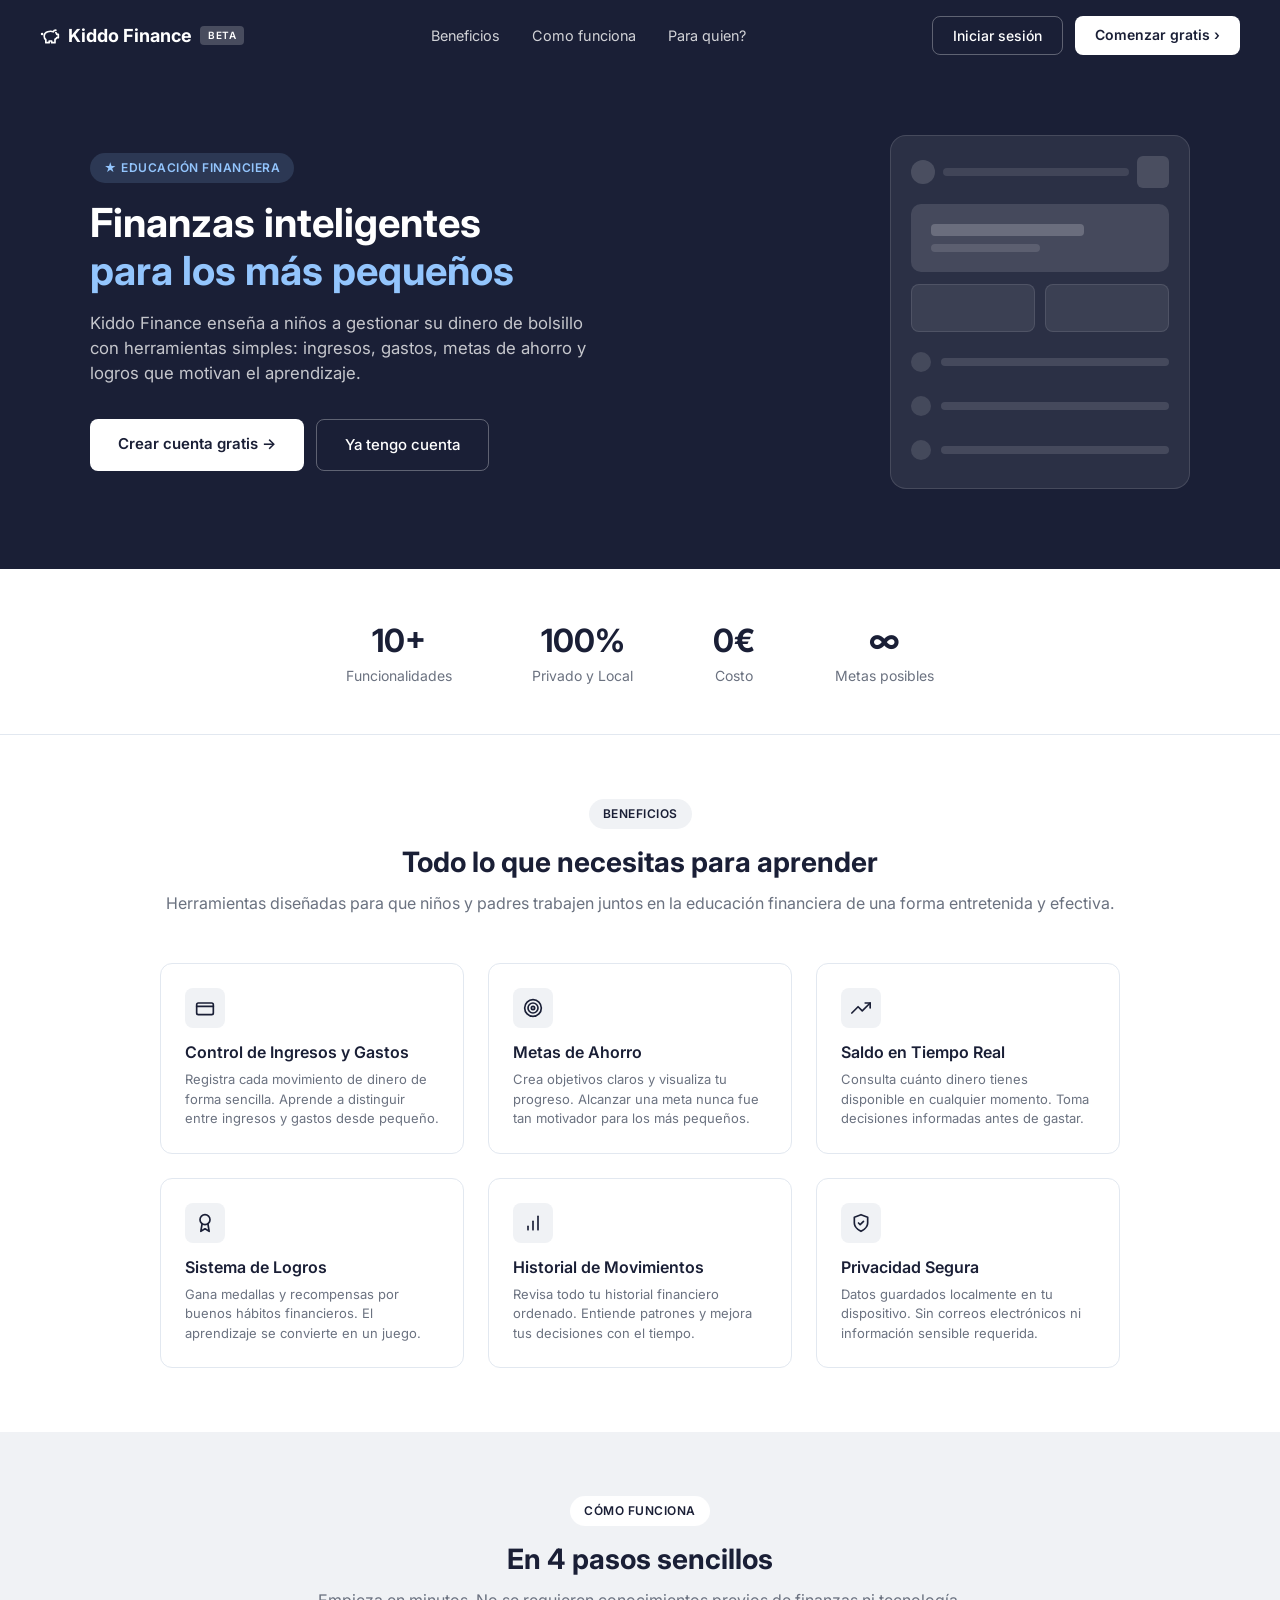
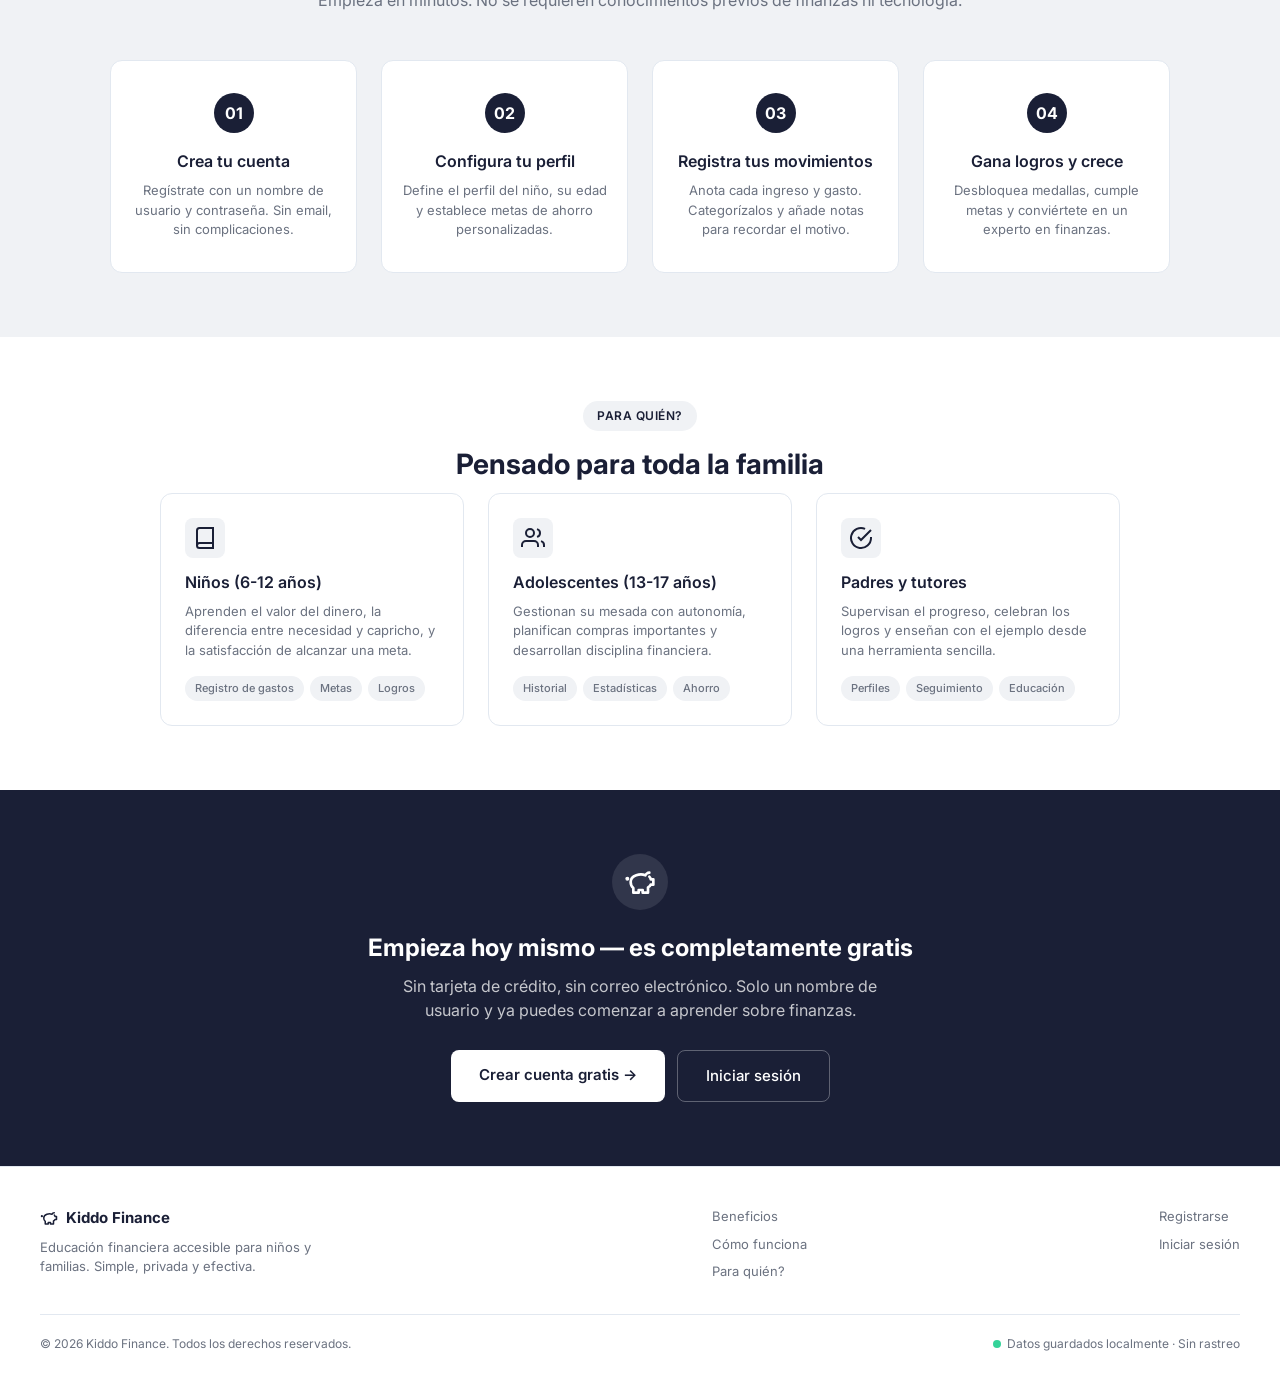
==== index.html @ 00ec91ff "Init commit" ====
<!DOCTYPE html>
<html lang="es">
<head>
  <meta charset="UTF-8">
  <meta name="viewport" content="width=device-width, initial-scale=1.0">
  <title>Kiddo Finance - Finanzas inteligentes para los más pequeños</title>
  <link rel="preconnect" href="https://fonts.googleapis.com">
  <link href="https://fonts.googleapis.com/css2?family=Inter:wght@400;500;600;700&display=swap" rel="stylesheet">
  <link rel="stylesheet" href="css/styles.css">
</head>
<body class="landing-page">

  <!-- Navbar -->
  <nav class="landing-nav">
    <span class="nav-brand">
      <svg viewBox="0 0 24 24" width="20" height="20" stroke="currentColor" stroke-width="2" fill="none" stroke-linecap="round" stroke-linejoin="round"><path d="M19 5c-1.5 0-2.8 1.4-3 2-3.5-1.5-11-.3-11 5 0 1.8 0 3 2 4.5V20h4v-2h3v2h4v-4c1-.5 1.7-1 2-2h2v-4h-2c0-1-.5-1.5-1-2"/><path d="M2 9.5a.5.5 0 1 0 1 0 .5.5 0 1 0-1 0"/></svg>
      Kiddo Finance
      <span class="beta-badge">BETA</span>
    </span>
    <div class="nav-links">
      <a href="#features">Beneficios</a>
      <a href="#steps">Como funciona</a>
      <a href="#audience">Para quien?</a>
    </div>
    <div class="nav-actions">
      <a href="login.html" class="btn-nav-outline">Iniciar sesión</a>
      <a href="register.html" class="btn-nav-solid">Comenzar gratis &rsaquo;</a>
    </div>
    <button class="mobile-menu">&#9776;</button>
  </nav>

  <!-- Hero -->
  <section class="hero">
    <div class="hero-content">
      <div class="hero-text">
        <span class="hero-tag">&#9733; EDUCACIÓN FINANCIERA</span>
        <h1>Finanzas inteligentes<br><span class="highlight">para los más pequeños</span></h1>
        <p>Kiddo Finance enseña a niños a gestionar su dinero de bolsillo con herramientas simples: ingresos, gastos, metas de ahorro y logros que motivan el aprendizaje.</p>
        <div class="hero-buttons">
          <a href="register.html" class="btn-hero-primary">Crear cuenta gratis &rarr;</a>
          <a href="login.html" class="btn-hero-outline">Ya tengo cuenta</a>
        </div>
      </div>
      <div class="hero-mockup">
        <div class="mockup-bar">
          <span class="mockup-dot"></span>
          <span class="mockup-line-sm"></span>
          <span class="mockup-square"></span>
        </div>
        <div class="mockup-card-dark">
          <span class="mockup-line-lg"></span>
          <span class="mockup-line-md"></span>
        </div>
        <div class="mockup-row">
          <div class="mockup-card-sm"></div>
          <div class="mockup-card-sm"></div>
        </div>
        <div class="mockup-list">
          <div class="mockup-list-item"><span class="mockup-circle"></span><span class="mockup-line-md"></span></div>
          <div class="mockup-list-item"><span class="mockup-circle"></span><span class="mockup-line-md"></span></div>
          <div class="mockup-list-item"><span class="mockup-circle"></span><span class="mockup-line-md"></span></div>
        </div>
      </div>
    </div>
  </section>

  <!-- Stats (4 items) -->
  <section class="stats-section">
    <div class="stat-item">
      <div class="stat-number">10+</div>
      <div class="stat-desc">Funcionalidades</div>
    </div>
    <div class="stat-item">
      <div class="stat-number">100%</div>
      <div class="stat-desc">Privado y Local</div>
    </div>
    <div class="stat-item">
      <div class="stat-number">0€</div>
      <div class="stat-desc">Costo</div>
    </div>
    <div class="stat-item">
      <div class="stat-number">&infin;</div>
      <div class="stat-desc">Metas posibles</div>
    </div>
  </section>

  <!-- Features -->
  <section class="features-section" id="features">
    <span class="section-tag">BENEFICIOS</span>
    <h2>Todo lo que necesitas para aprender</h2>
    <p>Herramientas diseñadas para que niños y padres trabajen juntos en la educación financiera de una forma entretenida y efectiva.</p>
    <div class="features-grid">
      <div class="feature-card">
        <div class="feature-icon">
          <svg viewBox="0 0 24 24"><rect x="2" y="6" width="20" height="14" rx="2"/><path d="M2 10h20"/></svg>
        </div>
        <h3>Control de Ingresos y Gastos</h3>
        <p>Registra cada movimiento de dinero de forma sencilla. Aprende a distinguir entre ingresos y gastos desde pequeño.</p>
      </div>
      <div class="feature-card">
        <div class="feature-icon">
          <svg viewBox="0 0 24 24"><circle cx="12" cy="12" r="10"/><circle cx="12" cy="12" r="6"/><circle cx="12" cy="12" r="2"/></svg>
        </div>
        <h3>Metas de Ahorro</h3>
        <p>Crea objetivos claros y visualiza tu progreso. Alcanzar una meta nunca fue tan motivador para los más pequeños.</p>
      </div>
      <div class="feature-card">
        <div class="feature-icon">
          <svg viewBox="0 0 24 24"><polyline points="23 6 13.5 15.5 8.5 10.5 1 18"/><polyline points="17 6 23 6 23 12"/></svg>
        </div>
        <h3>Saldo en Tiempo Real</h3>
        <p>Consulta cuánto dinero tienes disponible en cualquier momento. Toma decisiones informadas antes de gastar.</p>
      </div>
      <div class="feature-card">
        <div class="feature-icon">
          <svg viewBox="0 0 24 24"><circle cx="12" cy="8" r="6"/><path d="M15.477 12.89 17 22l-5-3-5 3 1.523-9.11"/></svg>
        </div>
        <h3>Sistema de Logros</h3>
        <p>Gana medallas y recompensas por buenos hábitos financieros. El aprendizaje se convierte en un juego.</p>
      </div>
      <div class="feature-card">
        <div class="feature-icon">
          <svg viewBox="0 0 24 24"><path d="M12 20V10"/><path d="M18 20V4"/><path d="M6 20v-4"/></svg>
        </div>
        <h3>Historial de Movimientos</h3>
        <p>Revisa todo tu historial financiero ordenado. Entiende patrones y mejora tus decisiones con el tiempo.</p>
      </div>
      <div class="feature-card">
        <div class="feature-icon">
          <svg viewBox="0 0 24 24"><path d="M12 22s8-4 8-10V5l-8-3-8 3v7c0 6 8 10 8 10z"/><path d="M9 12l2 2 4-4"/></svg>
        </div>
        <h3>Privacidad Segura</h3>
        <p>Datos guardados localmente en tu dispositivo. Sin correos electrónicos ni información sensible requerida.</p>
      </div>
    </div>
  </section>

  <!-- Steps -->
  <section class="steps-section" id="steps">
    <span class="section-tag">CÓMO FUNCIONA</span>
    <h2>En 4 pasos sencillos</h2>
    <p>Empieza en minutos. No se requieren conocimientos previos de finanzas ni tecnología.</p>
    <div class="steps-grid">
      <div class="step-card">
        <div class="step-number">01</div>
        <h3>Crea tu cuenta</h3>
        <p>Regístrate con un nombre de usuario y contraseña. Sin email, sin complicaciones.</p>
      </div>
      <div class="step-card">
        <div class="step-number">02</div>
        <h3>Configura tu perfil</h3>
        <p>Define el perfil del niño, su edad y establece metas de ahorro personalizadas.</p>
      </div>
      <div class="step-card">
        <div class="step-number">03</div>
        <h3>Registra tus movimientos</h3>
        <p>Anota cada ingreso y gasto. Categorízalos y añade notas para recordar el motivo.</p>
      </div>
      <div class="step-card">
        <div class="step-number">04</div>
        <h3>Gana logros y crece</h3>
        <p>Desbloquea medallas, cumple metas y conviértete en un experto en finanzas.</p>
      </div>
    </div>
  </section>

  <!-- Audience -->
  <section class="audience-section" id="audience">
    <span class="section-tag">PARA QUIÉN?</span>
    <h2>Pensado para toda la familia</h2>
    <div class="audience-grid">
      <div class="audience-card">
        <div class="audience-icon">
          <svg viewBox="0 0 24 24" width="24" height="24" stroke="currentColor" stroke-width="2" fill="none"><path d="M4 19.5A2.5 2.5 0 0 1 6.5 17H20"/><path d="M6.5 2H20v20H6.5A2.5 2.5 0 0 1 4 19.5v-15A2.5 2.5 0 0 1 6.5 2z"/></svg>
        </div>
        <h3>Niños (6-12 años)</h3>
        <p>Aprenden el valor del dinero, la diferencia entre necesidad y capricho, y la satisfacción de alcanzar una meta.</p>
        <div class="audience-tags">
          <span class="audience-tag">Registro de gastos</span>
          <span class="audience-tag">Metas</span>
          <span class="audience-tag">Logros</span>
        </div>
      </div>
      <div class="audience-card">
        <div class="audience-icon">
          <svg viewBox="0 0 24 24" width="24" height="24" stroke="currentColor" stroke-width="2" fill="none"><path d="M17 21v-2a4 4 0 0 0-4-4H5a4 4 0 0 0-4 4v2"/><circle cx="9" cy="7" r="4"/><path d="M23 21v-2a4 4 0 0 0-3-3.87"/><path d="M16 3.13a4 4 0 0 1 0 7.75"/></svg>
        </div>
        <h3>Adolescentes (13-17 años)</h3>
        <p>Gestionan su mesada con autonomía, planifican compras importantes y desarrollan disciplina financiera.</p>
        <div class="audience-tags">
          <span class="audience-tag">Historial</span>
          <span class="audience-tag">Estadísticas</span>
          <span class="audience-tag">Ahorro</span>
        </div>
      </div>
      <div class="audience-card">
        <div class="audience-icon">
          <svg viewBox="0 0 24 24" width="24" height="24" stroke="currentColor" stroke-width="2" fill="none"><path d="M22 11.08V12a10 10 0 1 1-5.93-9.14"/><polyline points="22 4 12 14.01 9 11.01"/></svg>
        </div>
        <h3>Padres y tutores</h3>
        <p>Supervisan el progreso, celebran los logros y enseñan con el ejemplo desde una herramienta sencilla.</p>
        <div class="audience-tags">
          <span class="audience-tag">Perfiles</span>
          <span class="audience-tag">Seguimiento</span>
          <span class="audience-tag">Educación</span>
        </div>
      </div>
    </div>
  </section>

  <!-- CTA -->
  <section class="cta-section">
    <div class="cta-icon">
      <svg viewBox="0 0 24 24" width="32" height="32" stroke="currentColor" stroke-width="2" fill="none" stroke-linecap="round" stroke-linejoin="round"><path d="M19 5c-1.5 0-2.8 1.4-3 2-3.5-1.5-11-.3-11 5 0 1.8 0 3 2 4.5V20h4v-2h3v2h4v-4c1-.5 1.7-1 2-2h2v-4h-2c0-1-.5-1.5-1-2"/><path d="M2 9.5a.5.5 0 1 0 1 0 .5.5 0 1 0-1 0"/></svg>
    </div>
    <h2>Empieza hoy mismo &mdash; es completamente gratis</h2>
    <p>Sin tarjeta de crédito, sin correo electrónico. Solo un nombre de usuario y ya puedes comenzar a aprender sobre finanzas.</p>
    <div class="cta-buttons">
      <a href="register.html" class="btn-cta-primary">Crear cuenta gratis &rarr;</a>
      <a href="login.html" class="btn-cta-outline">Iniciar sesión</a>
    </div>
  </section>

  <!-- Footer -->
  <footer class="landing-footer">
    <div class="footer-content">
      <div class="footer-brand-col">
        <div class="footer-brand">
          <svg viewBox="0 0 24 24" width="18" height="18" stroke="currentColor" stroke-width="2" fill="none" stroke-linecap="round" stroke-linejoin="round"><path d="M19 5c-1.5 0-2.8 1.4-3 2-3.5-1.5-11-.3-11 5 0 1.8 0 3 2 4.5V20h4v-2h3v2h4v-4c1-.5 1.7-1 2-2h2v-4h-2c0-1-.5-1.5-1-2"/><path d="M2 9.5a.5.5 0 1 0 1 0 .5.5 0 1 0-1 0"/></svg>
          Kiddo Finance
        </div>
        <p class="footer-tagline">Educación financiera accesible para niños y familias. Simple, privada y efectiva.</p>
      </div>
      <div class="footer-links-col">
        <a href="#features">Beneficios</a>
        <a href="#steps">Cómo funciona</a>
        <a href="#audience">Para quién?</a>
      </div>
      <div class="footer-links-col">
        <a href="register.html">Registrarse</a>
        <a href="login.html">Iniciar sesión</a>
      </div>
    </div>
    <div class="footer-bottom">
      <span>&copy; 2026 Kiddo Finance. Todos los derechos reservados.</span>
      <span class="footer-local"><span class="green-dot"></span> Datos guardados localmente &middot; Sin rastreo</span>
    </div>
  </footer>

  <script src="js/app.js"></script>
</body>
</html>
---- css/styles.css ----
/* ===== RESET & BASE ===== */
*, *::before, *::after {
  margin: 0;
  padding: 0;
  box-sizing: border-box;
}

:root {
  --primary: #1A1F36;
  --bg: #F0F2F5;
  --white: #FFFFFF;
  --border: #E2E8F0;
  --text: #1A1F36;
  --text-secondary: #6B7280;
  --accent: #93C5FD;
  --input-border: #D1D5DB;
  --sidebar-width: 240px;
  --sidebar-collapsed: 60px;
  --radius: 12px;
  --radius-sm: 8px;
  --shadow: 0 1px 3px rgba(0,0,0,0.06);
}

body {
  font-family: 'Inter', sans-serif;
  background: var(--bg);
  color: var(--text);
  line-height: 1.5;
  min-height: 100vh;
}

a { text-decoration: none; color: inherit; }
ul { list-style: none; }
button { cursor: pointer; font-family: inherit; }
input, select { font-family: inherit; }
img { max-width: 100%; }

/* ===== SVG ICONS ===== */
.icon {
  width: 20px;
  height: 20px;
  display: inline-flex;
  align-items: center;
  justify-content: center;
  flex-shrink: 0;
}

.icon svg {
  width: 20px;
  height: 20px;
  stroke: currentColor;
  stroke-width: 2;
  stroke-linecap: round;
  stroke-linejoin: round;
  fill: none;
}

.icon-lg svg {
  width: 24px;
  height: 24px;
}

/* ===== TIPOGRAFIA ===== */
h1 { font-size: 1.75rem; font-weight: 700; }
h2 { font-size: 1.5rem; font-weight: 700; }
h3 { font-size: 1.125rem; font-weight: 600; }

.subtitle {
  color: var(--text-secondary);
  font-size: 0.875rem;
  margin-top: 4px;
}

/* ===== BOTONES ===== */
.btn {
  display: inline-flex;
  align-items: center;
  justify-content: center;
  gap: 8px;
  padding: 12px 24px;
  border-radius: var(--radius-sm);
  font-size: 0.9375rem;
  font-weight: 600;
  border: none;
  transition: opacity 0.2s;
}
.btn:hover { opacity: 0.9; }

.btn-primary {
  background: var(--primary);
  color: var(--white);
}

.btn-outline {
  background: transparent;
  color: var(--primary);
  border: 1px solid var(--border);
}

.btn-full { width: 100%; }

/* ===== CARDS ===== */
.card {
  background: var(--white);
  border: 1px solid var(--border);
  border-radius: var(--radius);
  padding: 24px;
}

/* ===== INPUTS ===== */
.form-group {
  margin-bottom: 20px;
}

.form-group label {
  display: block;
  font-weight: 600;
  font-size: 0.875rem;
  margin-bottom: 6px;
}

.form-group input,
.form-group select {
  width: 100%;
  padding: 12px 16px;
  border: 1px solid var(--input-border);
  border-radius: var(--radius-sm);
  font-size: 0.9375rem;
  outline: none;
  transition: border-color 0.2s;
  background: var(--white);
}

.form-group input:focus,
.form-group select:focus {
  border-color: var(--primary);
}

.form-group input::placeholder {
  color: #9CA3AF;
}

/* ===== TOGGLE (Ingreso / Gasto) ===== */
.toggle-group {
  display: flex;
  gap: 0;
  border-radius: var(--radius-sm);
  overflow: hidden;
  border: 1px solid var(--border);
}

.toggle-group .toggle-btn {
  flex: 1;
  padding: 12px;
  font-size: 0.9375rem;
  font-weight: 600;
  text-align: center;
  border: none;
  background: var(--bg);
  color: var(--text);
  cursor: pointer;
  transition: all 0.2s;
}

.toggle-group .toggle-btn.active {
  background: var(--primary);
  color: var(--white);
}

/* ===== FILTER TABS ===== */
.filter-tabs {
  display: flex;
  gap: 8px;
}

.filter-tabs .tab {
  padding: 8px 20px;
  border-radius: var(--radius-sm);
  font-size: 0.875rem;
  font-weight: 600;
  border: 1px solid var(--border);
  background: var(--white);
  color: var(--text);
  cursor: pointer;
  transition: all 0.2s;
}

.filter-tabs .tab.active {
  background: var(--primary);
  color: var(--white);
  border-color: var(--primary);
}

/* ===== EMPTY STATE ===== */
.empty-state {
  text-align: center;
  padding: 48px 24px;
}

.empty-state .empty-icon {
  margin-bottom: 16px;
  opacity: 0.3;
}

.empty-state .empty-icon svg {
  width: 56px;
  height: 56px;
  stroke: var(--text);
  stroke-width: 1.5;
  fill: none;
}

.empty-state p {
  color: var(--text-secondary);
  margin-bottom: 20px;
}

/* ================================================================
   AUTH PAGES (Login / Register)
   ================================================================ */
.auth-page {
  display: flex;
  align-items: center;
  justify-content: center;
  min-height: 100vh;
  padding: 24px;
}

.auth-card {
  width: 100%;
  max-width: 480px;
}

.auth-card .brand {
  font-size: 1.5rem;
  font-weight: 700;
  margin-bottom: 4px;
}

.auth-card .auth-subtitle {
  color: var(--text-secondary);
  font-size: 1rem;
  margin-bottom: 32px;
}

.auth-card .back-arrow {
  display: inline-flex;
  align-items: center;
  justify-content: center;
  width: 32px;
  height: 32px;
  margin-bottom: 12px;
  font-size: 1.25rem;
  color: var(--text-secondary);
  transition: color 0.2s;
}

.auth-card .back-arrow:hover { color: var(--text); }

.auth-footer {
  text-align: center;
  margin-top: 20px;
  font-size: 0.875rem;
  color: var(--text-secondary);
}

.auth-footer a {
  font-weight: 700;
  color: var(--text);
}

/* ================================================================
   SIDEBAR
   ================================================================ */
.app-layout {
  display: flex;
  min-height: 100vh;
}

.sidebar {
  width: var(--sidebar-width);
  background: var(--white);
  border-right: 1px solid var(--border);
  display: flex;
  flex-direction: column;
  padding: 24px 12px;
  transition: width 0.3s;
  position: fixed;
  top: 0;
  left: 0;
  height: 100vh;
  z-index: 100;
  overflow: hidden;
}

.sidebar.collapsed {
  width: var(--sidebar-collapsed);
}

.sidebar-header {
  padding: 0 8px;
  margin-bottom: 32px;
  white-space: nowrap;
}

.sidebar-header .logo-full {
  display: block;
}

.sidebar-header .logo-icon {
  display: none;
  width: 36px;
  height: 36px;
  background: var(--primary);
  color: var(--white);
  border-radius: var(--radius-sm);
  font-weight: 700;
  font-size: 0.75rem;
  align-items: center;
  justify-content: center;
  letter-spacing: 0.5px;
}

.sidebar.collapsed .sidebar-header .logo-full { display: none; }
.sidebar.collapsed .sidebar-header .logo-icon { display: flex; }

.sidebar-header h2 {
  font-size: 1.125rem;
  line-height: 1.3;
}

.sidebar-header .wireframe-label {
  font-size: 0.75rem;
  color: var(--text-secondary);
  font-weight: 400;
}

.sidebar-nav {
  flex: 1;
  display: flex;
  flex-direction: column;
  gap: 4px;
}

.sidebar-nav a {
  display: flex;
  align-items: center;
  gap: 12px;
  padding: 10px 12px;
  border-radius: var(--radius-sm);
  font-size: 0.9375rem;
  font-weight: 500;
  color: var(--text);
  white-space: nowrap;
  transition: all 0.2s;
}

.sidebar-nav a:hover {
  background: var(--bg);
}

.sidebar-nav a.active {
  background: var(--primary);
  color: var(--white);
}

.sidebar-nav a .nav-icon {
  width: 20px;
  height: 20px;
  display: flex;
  align-items: center;
  justify-content: center;
  flex-shrink: 0;
}

.sidebar-nav a .nav-icon svg {
  width: 20px;
  height: 20px;
  stroke: currentColor;
  stroke-width: 2;
  stroke-linecap: round;
  stroke-linejoin: round;
  fill: none;
}

.sidebar-nav a .nav-text {
  opacity: 1;
  transition: opacity 0.2s;
}

.sidebar.collapsed .nav-text { opacity: 0; width: 0; overflow: hidden; }

.sidebar-bottom {
  margin-top: auto;
  display: flex;
  flex-direction: column;
  gap: 4px;
  padding-top: 16px;
  border-top: 1px solid var(--border);
}

.sidebar-bottom a {
  display: flex;
  align-items: center;
  gap: 12px;
  padding: 10px 12px;
  border-radius: var(--radius-sm);
  font-size: 0.9375rem;
  font-weight: 500;
  color: var(--text);
  white-space: nowrap;
  transition: all 0.2s;
}

.sidebar-bottom a .nav-icon {
  width: 20px;
  height: 20px;
  display: flex;
  align-items: center;
  justify-content: center;
  flex-shrink: 0;
}

.sidebar-bottom a .nav-icon svg {
  width: 20px;
  height: 20px;
  stroke: currentColor;
  stroke-width: 2;
  stroke-linecap: round;
  stroke-linejoin: round;
  fill: none;
}

.sidebar-bottom a:hover { background: var(--bg); }

.sidebar-toggle {
  display: flex;
  align-items: center;
  gap: 12px;
  padding: 10px 12px;
  border-radius: var(--radius-sm);
  border: 1px solid var(--border);
  background: var(--white);
  font-size: 0.9375rem;
  font-weight: 500;
  color: var(--text);
  cursor: pointer;
  white-space: nowrap;
  width: 100%;
  margin-top: 8px;
  transition: all 0.2s;
}

.sidebar-toggle:hover { background: var(--bg); }

.sidebar-toggle .toggle-text {
  transition: opacity 0.2s;
}

.sidebar.collapsed .sidebar-bottom .nav-text,
.sidebar.collapsed .toggle-text { opacity: 0; width: 0; overflow: hidden; }

/* ===== MAIN CONTENT ===== */
.main-content {
  flex: 1;
  margin-left: var(--sidebar-width);
  padding: 32px 40px;
  transition: margin-left 0.3s;
  min-height: 100vh;
}

.sidebar.collapsed ~ .main-content {
  margin-left: var(--sidebar-collapsed);
}

.page-header {
  display: flex;
  align-items: flex-start;
  justify-content: space-between;
  margin-bottom: 24px;
}

.page-header h1 { margin-bottom: 4px; }

/* ===== DASHBOARD ===== */
.balance-card {
  display: flex;
  align-items: center;
  justify-content: space-between;
  margin-bottom: 24px;
}

.balance-card .balance-amount {
  font-size: 2.5rem;
  font-weight: 700;
}

.balance-card .balance-label {
  font-size: 0.875rem;
  color: var(--text-secondary);
}

.balance-card .balance-note {
  font-size: 0.8rem;
  color: var(--text-secondary);
  margin-top: 4px;
}

.balance-card .balance-icon {
  width: 56px;
  height: 56px;
  background: var(--primary);
  border-radius: var(--radius);
  display: flex;
  align-items: center;
  justify-content: center;
  color: var(--white);
}

.balance-card .balance-icon svg {
  width: 28px;
  height: 28px;
  stroke: var(--white);
  stroke-width: 2;
  stroke-linecap: round;
  stroke-linejoin: round;
  fill: none;
}

.dashboard-grid {
  display: grid;
  grid-template-columns: 1fr 1fr;
  gap: 16px;
  margin-bottom: 16px;
}

.dash-card h3 { margin-bottom: 8px; }

.dash-card p {
  color: var(--text-secondary);
  font-size: 0.875rem;
  margin-bottom: 16px;
}

.dash-card .dash-link {
  display: inline-block;
  padding: 8px 16px;
  border: 1px solid var(--border);
  border-radius: var(--radius-sm);
  font-size: 0.875rem;
  font-weight: 500;
}

.dash-card .dash-link:hover { background: var(--bg); }

.dash-card .rf-note {
  font-size: 0.75rem;
  color: var(--text-secondary);
  margin-top: 12px;
}

.action-cards {
  display: grid;
  grid-template-columns: 1fr 1fr;
  gap: 16px;
}

.action-card {
  display: flex;
  align-items: center;
  justify-content: space-between;
}

.action-card h3 { font-size: 1rem; }

.action-card p {
  color: var(--text-secondary);
  font-size: 0.875rem;
  margin-top: 2px;
}

.action-card .action-icon {
  opacity: 0.3;
}

.action-card .action-icon svg {
  width: 32px;
  height: 32px;
  stroke: var(--text);
  stroke-width: 1.5;
  fill: none;
}

/* ===== METAS / SALDO ===== */
.saldo-card {
  margin-bottom: 24px;
}

.saldo-card .saldo-label {
  font-size: 0.875rem;
  color: var(--text-secondary);
}

.saldo-card .saldo-amount {
  font-size: 2rem;
  font-weight: 700;
}

/* ===== HISTORIAL ===== */
.stats-row {
  display: grid;
  grid-template-columns: repeat(3, 1fr);
  gap: 16px;
  margin-bottom: 24px;
}

.stat-card .stat-label {
  font-size: 0.875rem;
  color: var(--text-secondary);
}

.stat-card .stat-value {
  font-size: 1.75rem;
  font-weight: 700;
}

/* ===== LOGROS ===== */
.progress-card {
  display: flex;
  align-items: center;
  justify-content: space-between;
  margin-bottom: 24px;
}

.progress-info h3 { margin-bottom: 4px; }

.progress-info p {
  color: var(--text-secondary);
  font-size: 0.875rem;
}

.progress-ring {
  width: 48px;
  height: 48px;
  border-radius: 50%;
  border: 4px solid var(--border);
  display: flex;
  align-items: center;
  justify-content: center;
  font-size: 0.75rem;
  font-weight: 700;
  color: var(--text-secondary);
}

.badges-grid {
  display: grid;
  grid-template-columns: 1fr 1fr;
  gap: 12px;
  margin-bottom: 24px;
}

.badge-item {
  display: flex;
  align-items: center;
  gap: 16px;
  padding: 16px 20px;
}

.badge-item .badge-icon {
  width: 48px;
  height: 48px;
  border-radius: 50%;
  background: var(--bg);
  display: flex;
  align-items: center;
  justify-content: center;
  flex-shrink: 0;
  opacity: 0.4;
}

.badge-item .badge-icon svg {
  width: 24px;
  height: 24px;
  stroke: var(--text);
  stroke-width: 1.5;
  fill: none;
}

.badge-item .badge-info h4 {
  font-size: 0.9375rem;
  font-weight: 600;
}

.badge-item .badge-info p {
  font-size: 0.8125rem;
  color: var(--text-secondary);
}

.logros-cta {
  text-align: center;
  padding: 16px;
  background: var(--primary);
  color: var(--white);
  border-radius: var(--radius);
  font-size: 0.875rem;
  font-weight: 500;
}

/* ================================================================
   LANDING PAGE
   ================================================================ */
.landing-page {
  background: var(--white);
}

/* -- Navbar -- */
.landing-nav {
  display: flex;
  align-items: center;
  justify-content: space-between;
  padding: 16px 40px;
  background: var(--primary);
  color: var(--white);
  position: relative;
}

.landing-nav .nav-brand {
  font-weight: 700;
  font-size: 1.125rem;
  display: flex;
  align-items: center;
  gap: 8px;
}

.landing-nav .nav-brand svg {
  width: 20px;
  height: 20px;
  stroke: var(--white);
  stroke-width: 2;
  fill: none;
}

.beta-badge {
  font-size: 0.625rem;
  font-weight: 600;
  background: rgba(255,255,255,0.2);
  padding: 2px 8px;
  border-radius: 4px;
  letter-spacing: 0.5px;
}

.landing-nav .nav-links {
  display: flex;
  gap: 32px;
  font-size: 0.9rem;
}

.landing-nav .nav-links a {
  color: rgba(255,255,255,0.8);
  transition: color 0.2s;
}

.landing-nav .nav-links a:hover { color: var(--white); }

.landing-nav .nav-actions {
  display: flex;
  gap: 12px;
}

.landing-nav .nav-actions .btn-nav-outline {
  padding: 8px 20px;
  border: 1px solid rgba(255,255,255,0.3);
  border-radius: var(--radius-sm);
  color: var(--white);
  font-size: 0.875rem;
  font-weight: 500;
  background: transparent;
  transition: all 0.2s;
}

.landing-nav .nav-actions .btn-nav-outline:hover {
  background: rgba(255,255,255,0.1);
}

.landing-nav .nav-actions .btn-nav-solid {
  padding: 8px 20px;
  background: var(--white);
  color: var(--primary);
  border-radius: var(--radius-sm);
  font-size: 0.875rem;
  font-weight: 600;
  border: none;
  transition: opacity 0.2s;
}

.landing-nav .nav-actions .btn-nav-solid:hover { opacity: 0.9; }

.landing-nav .mobile-menu {
  display: none;
  background: none;
  border: none;
  color: var(--white);
  font-size: 1.5rem;
  cursor: pointer;
}

/* -- Hero -- */
.hero {
  background: var(--primary);
  color: var(--white);
  padding: 64px 40px 80px;
}

.hero-content {
  display: flex;
  align-items: center;
  justify-content: space-between;
  max-width: 1100px;
  margin: 0 auto;
  gap: 48px;
}

.hero-text {
  flex: 1;
}

.hero-tag {
  display: inline-block;
  font-size: 0.75rem;
  color: var(--accent);
  font-weight: 600;
  margin-bottom: 16px;
  background: rgba(147,197,253,0.15);
  padding: 6px 14px;
  border-radius: 20px;
  letter-spacing: 0.5px;
}

/* Section tag pills */
.section-tag {
  display: inline-block;
  font-size: 0.75rem;
  font-weight: 600;
  color: var(--primary);
  background: var(--bg);
  padding: 6px 14px;
  border-radius: 20px;
  letter-spacing: 0.5px;
  margin-bottom: 12px;
}

.steps-section .section-tag {
  background: var(--white);
}

.hero h1 {
  font-size: 2.5rem;
  line-height: 1.2;
  margin-bottom: 16px;
}

.hero h1 .highlight {
  color: var(--accent);
}

.hero-text p {
  color: rgba(255,255,255,0.75);
  font-size: 1.05rem;
  margin-bottom: 32px;
  max-width: 500px;
}

.hero-buttons {
  display: flex;
  gap: 12px;
}

.btn-hero-primary {
  padding: 14px 28px;
  background: var(--white);
  color: var(--primary);
  border-radius: var(--radius-sm);
  font-weight: 600;
  font-size: 0.9375rem;
  border: none;
  transition: opacity 0.2s;
  display: inline-block;
}

.btn-hero-primary:hover { opacity: 0.9; }

.btn-hero-outline {
  padding: 14px 28px;
  border: 1px solid rgba(255,255,255,0.3);
  color: var(--white);
  border-radius: var(--radius-sm);
  font-weight: 500;
  font-size: 0.9375rem;
  background: transparent;
  transition: all 0.2s;
  display: inline-block;
}

.btn-hero-outline:hover { background: rgba(255,255,255,0.1); }

/* Hero Mockup Wireframe */
.hero-mockup {
  flex-shrink: 0;
  width: 300px;
  background: rgba(255,255,255,0.08);
  border: 1px solid rgba(255,255,255,0.12);
  border-radius: 16px;
  padding: 20px;
}

.mockup-bar {
  display: flex;
  align-items: center;
  gap: 8px;
  margin-bottom: 16px;
}

.mockup-dot {
  width: 24px;
  height: 24px;
  border-radius: 50%;
  background: rgba(255,255,255,0.15);
}

.mockup-line-sm {
  flex: 1;
  height: 8px;
  background: rgba(255,255,255,0.1);
  border-radius: 4px;
}

.mockup-square {
  width: 32px;
  height: 32px;
  border-radius: 6px;
  background: rgba(255,255,255,0.15);
}

.mockup-card-dark {
  background: rgba(255,255,255,0.12);
  border-radius: 10px;
  padding: 20px;
  margin-bottom: 12px;
  display: flex;
  flex-direction: column;
  gap: 8px;
}

.mockup-line-lg {
  height: 12px;
  width: 70%;
  background: rgba(255,255,255,0.2);
  border-radius: 4px;
}

.mockup-line-md {
  height: 8px;
  width: 50%;
  background: rgba(255,255,255,0.12);
  border-radius: 4px;
}

.mockup-row {
  display: flex;
  gap: 10px;
  margin-bottom: 12px;
}

.mockup-card-sm {
  flex: 1;
  height: 48px;
  background: rgba(255,255,255,0.08);
  border-radius: 8px;
  border: 1px solid rgba(255,255,255,0.1);
}

.mockup-list {
  display: flex;
  flex-direction: column;
  gap: 8px;
}

.mockup-list-item {
  display: flex;
  align-items: center;
  gap: 10px;
  padding: 8px 0;
}

.mockup-circle {
  width: 20px;
  height: 20px;
  border-radius: 50%;
  background: rgba(255,255,255,0.12);
  flex-shrink: 0;
}

.mockup-list-item .mockup-line-md {
  flex: 1;
  width: auto;
}

/* -- Stats -- */
.stats-section {
  display: flex;
  justify-content: center;
  gap: 80px;
  padding: 48px 40px;
  background: var(--white);
  border-bottom: 1px solid var(--border);
}

.stat-item { text-align: center; }

.stat-item .stat-number {
  font-size: 2rem;
  font-weight: 700;
  color: var(--primary);
}

.stat-item .stat-desc {
  font-size: 0.875rem;
  color: var(--text-secondary);
}

/* -- Features -- */
.features-section {
  padding: 64px 40px;
  text-align: center;
}

.features-section h2 {
  font-size: 1.75rem;
  margin-bottom: 8px;
}

.features-section > p {
  color: var(--text-secondary);
  margin-bottom: 48px;
}

.features-grid {
  display: grid;
  grid-template-columns: repeat(3, 1fr);
  gap: 24px;
  max-width: 960px;
  margin: 0 auto;
}

.feature-card {
  text-align: left;
  padding: 24px;
  border: 1px solid var(--border);
  border-radius: var(--radius);
}

.feature-card .feature-icon {
  width: 40px;
  height: 40px;
  background: var(--bg);
  border-radius: var(--radius-sm);
  display: flex;
  align-items: center;
  justify-content: center;
  margin-bottom: 12px;
}

.feature-card .feature-icon svg {
  width: 20px;
  height: 20px;
  stroke: var(--primary);
  stroke-width: 2;
  stroke-linecap: round;
  stroke-linejoin: round;
  fill: none;
}

.feature-card h3 {
  font-size: 1rem;
  margin-bottom: 6px;
}

.feature-card p {
  font-size: 0.8125rem;
  color: var(--text-secondary);
  line-height: 1.5;
}

/* -- Steps -- */
.steps-section {
  padding: 64px 40px;
  text-align: center;
  background: var(--bg);
}

.steps-section h2 {
  font-size: 1.75rem;
  margin-bottom: 8px;
}

.steps-section > p {
  color: var(--text-secondary);
  margin-bottom: 48px;
}

.steps-grid {
  display: grid;
  grid-template-columns: repeat(4, 1fr);
  gap: 24px;
  max-width: 1060px;
  margin: 0 auto;
}

.step-card {
  background: var(--white);
  border: 1px solid var(--border);
  border-radius: var(--radius);
  padding: 32px 20px;
}

.step-card .step-number {
  width: 40px;
  height: 40px;
  background: var(--primary);
  color: var(--white);
  border-radius: 50%;
  display: flex;
  align-items: center;
  justify-content: center;
  font-weight: 700;
  margin: 0 auto 16px;
}

.step-card h3 {
  font-size: 1rem;
  margin-bottom: 8px;
}

.step-card p {
  font-size: 0.8125rem;
  color: var(--text-secondary);
}

/* -- Audience / Familia -- */
.audience-section {
  padding: 64px 40px;
  text-align: center;
}

.audience-section h2 {
  font-size: 1.75rem;
  margin-bottom: 8px;
}

.audience-section > p {
  color: var(--text-secondary);
  margin-bottom: 48px;
}

.audience-grid {
  display: grid;
  grid-template-columns: repeat(3, 1fr);
  gap: 24px;
  max-width: 960px;
  margin: 0 auto;
}

.audience-card {
  text-align: left;
  padding: 24px;
  border: 1px solid var(--border);
  border-radius: var(--radius);
}

.audience-card .audience-icon {
  width: 40px;
  height: 40px;
  background: var(--bg);
  border-radius: var(--radius-sm);
  display: flex;
  align-items: center;
  justify-content: center;
  margin-bottom: 12px;
  color: var(--primary);
}

.audience-card h3 {
  font-size: 1rem;
  margin-bottom: 8px;
}

.audience-card > p {
  font-size: 0.8125rem;
  color: var(--text-secondary);
  line-height: 1.5;
  margin-bottom: 16px;
}

.audience-tags {
  display: flex;
  flex-wrap: wrap;
  gap: 6px;
}

.audience-tag {
  font-size: 0.6875rem;
  font-weight: 500;
  padding: 4px 10px;
  border-radius: 20px;
  background: var(--bg);
  color: var(--text-secondary);
}

/* -- CTA Banner -- */
.cta-section {
  padding: 64px 40px;
  text-align: center;
  background: var(--primary);
  color: var(--white);
}

.cta-icon {
  width: 56px;
  height: 56px;
  margin: 0 auto 20px;
  border-radius: 50%;
  background: rgba(255,255,255,0.1);
  display: flex;
  align-items: center;
  justify-content: center;
  color: var(--white);
}

.cta-section h2 {
  font-size: 1.5rem;
  margin-bottom: 8px;
}

.cta-section p {
  color: rgba(255,255,255,0.75);
  margin-bottom: 28px;
  max-width: 500px;
  margin-left: auto;
  margin-right: auto;
}

.cta-buttons {
  display: flex;
  gap: 12px;
  justify-content: center;
}

.btn-cta-primary {
  padding: 14px 28px;
  background: var(--white);
  color: var(--primary);
  border-radius: var(--radius-sm);
  font-weight: 600;
  font-size: 0.9375rem;
  border: none;
  transition: opacity 0.2s;
  display: inline-block;
}

.btn-cta-primary:hover { opacity: 0.9; }

.btn-cta-outline {
  padding: 14px 28px;
  border: 1px solid rgba(255,255,255,0.3);
  color: var(--white);
  border-radius: var(--radius-sm);
  font-weight: 500;
  font-size: 0.9375rem;
  background: transparent;
  display: inline-block;
  transition: all 0.2s;
}

.btn-cta-outline:hover { background: rgba(255,255,255,0.1); }

/* -- Footer -- */
.landing-footer {
  background: var(--white);
  border-top: 1px solid var(--border);
  padding: 40px 40px 24px;
  font-size: 0.8125rem;
  color: var(--text-secondary);
}

.footer-content {
  display: flex;
  justify-content: space-between;
  gap: 40px;
  margin-bottom: 32px;
}

.footer-brand-col { max-width: 320px; }

.footer-brand-col .footer-brand {
  font-weight: 700;
  color: var(--text);
  font-size: 0.9375rem;
  display: flex;
  align-items: center;
  gap: 8px;
  margin-bottom: 8px;
}

.footer-brand-col .footer-brand svg {
  stroke: var(--text);
}

.footer-tagline {
  font-size: 0.8125rem;
  color: var(--text-secondary);
  line-height: 1.5;
}

.footer-links-col {
  display: flex;
  flex-direction: column;
  gap: 8px;
}

.footer-links-col a {
  color: var(--text-secondary);
  font-size: 0.8125rem;
  transition: color 0.2s;
}

.footer-links-col a:hover { color: var(--text); }

.footer-bottom {
  display: flex;
  align-items: center;
  justify-content: space-between;
  padding-top: 20px;
  border-top: 1px solid var(--border);
  font-size: 0.75rem;
  color: var(--text-secondary);
}

.footer-local {
  display: flex;
  align-items: center;
  gap: 6px;
}

.green-dot {
  width: 8px;
  height: 8px;
  border-radius: 50%;
  background: #34D399;
}

/* ================================================================
   RESPONSIVE
   ================================================================ */

/* Tablet */
@media (max-width: 1024px) {
  .main-content { padding: 24px; }

  .hero-content { flex-direction: column; text-align: center; }
  .hero-text p { margin-left: auto; margin-right: auto; }
  .hero-buttons { justify-content: center; }
  .hero-mockup { width: 280px; }

  .features-grid { grid-template-columns: repeat(2, 1fr); }
  .steps-grid { grid-template-columns: repeat(2, 1fr); }
  .audience-grid { grid-template-columns: 1fr; max-width: 480px; }

  .hero h1 { font-size: 2rem; }
  .stats-section { gap: 48px; }

  .badges-grid { grid-template-columns: 1fr; }
}

/* Mobile */
@media (max-width: 768px) {
  /* Sidebar collapsa en mobile */
  .sidebar {
    width: var(--sidebar-collapsed);
  }

  .sidebar .nav-text,
  .sidebar .toggle-text,
  .sidebar .sidebar-header .logo-full { display: none; }
  .sidebar .sidebar-header .logo-icon { display: flex; }

  .sidebar.expanded-mobile {
    width: var(--sidebar-width);
  }

  .sidebar.expanded-mobile .nav-text,
  .sidebar.expanded-mobile .toggle-text { opacity: 1; width: auto; display: inline; }
  .sidebar.expanded-mobile .sidebar-header .logo-full { display: block; }
  .sidebar.expanded-mobile .sidebar-header .logo-icon { display: none; }

  .main-content {
    margin-left: var(--sidebar-collapsed);
    padding: 20px 16px;
  }

  .sidebar.expanded-mobile ~ .main-content {
    margin-left: var(--sidebar-width);
  }

  /* Dashboard grid */
  .dashboard-grid,
  .action-cards {
    grid-template-columns: 1fr;
  }

  .stats-row {
    grid-template-columns: 1fr;
    gap: 12px;
  }

  .balance-card .balance-amount { font-size: 2rem; }

  .badges-grid { grid-template-columns: 1fr; }

  /* Landing */
  .landing-nav { padding: 12px 20px; }
  .landing-nav .nav-links { display: none; }
  .landing-nav .nav-actions { display: none; }
  .landing-nav .mobile-menu { display: block; }

  .landing-nav.nav-open .nav-links {
    display: flex;
    flex-direction: column;
    position: absolute;
    top: 56px;
    left: 0;
    right: 0;
    background: var(--primary);
    padding: 20px;
    gap: 16px;
    z-index: 99;
  }

  .landing-nav.nav-open .nav-actions {
    display: flex;
    position: absolute;
    top: auto;
    left: 0;
    right: 0;
    background: var(--primary);
    padding: 0 20px 20px;
    z-index: 99;
  }

  .hero { padding: 40px 20px 60px; }
  .hero h1 { font-size: 1.75rem; }
  .hero-content { flex-direction: column; text-align: center; }
  .hero-text p { margin-left: auto; margin-right: auto; }
  .hero-buttons { flex-direction: column; align-items: center; }
  .hero-mockup { width: 260px; }

  .stats-section {
    flex-wrap: wrap;
    gap: 24px;
    padding: 32px 20px;
    justify-content: center;
  }

  .features-section,
  .steps-section,
  .audience-section { padding: 40px 20px; }

  .features-grid,
  .steps-grid,
  .audience-grid {
    grid-template-columns: 1fr;
  }

  .cta-section { padding: 40px 20px; }

  .footer-content {
    flex-direction: column;
    gap: 24px;
  }

  .footer-bottom {
    flex-direction: column;
    gap: 8px;
    text-align: center;
  }

  .landing-footer { padding: 24px 20px 20px; }

  .cta-buttons { flex-direction: column; align-items: center; }

  .auth-card { padding: 20px; }
}
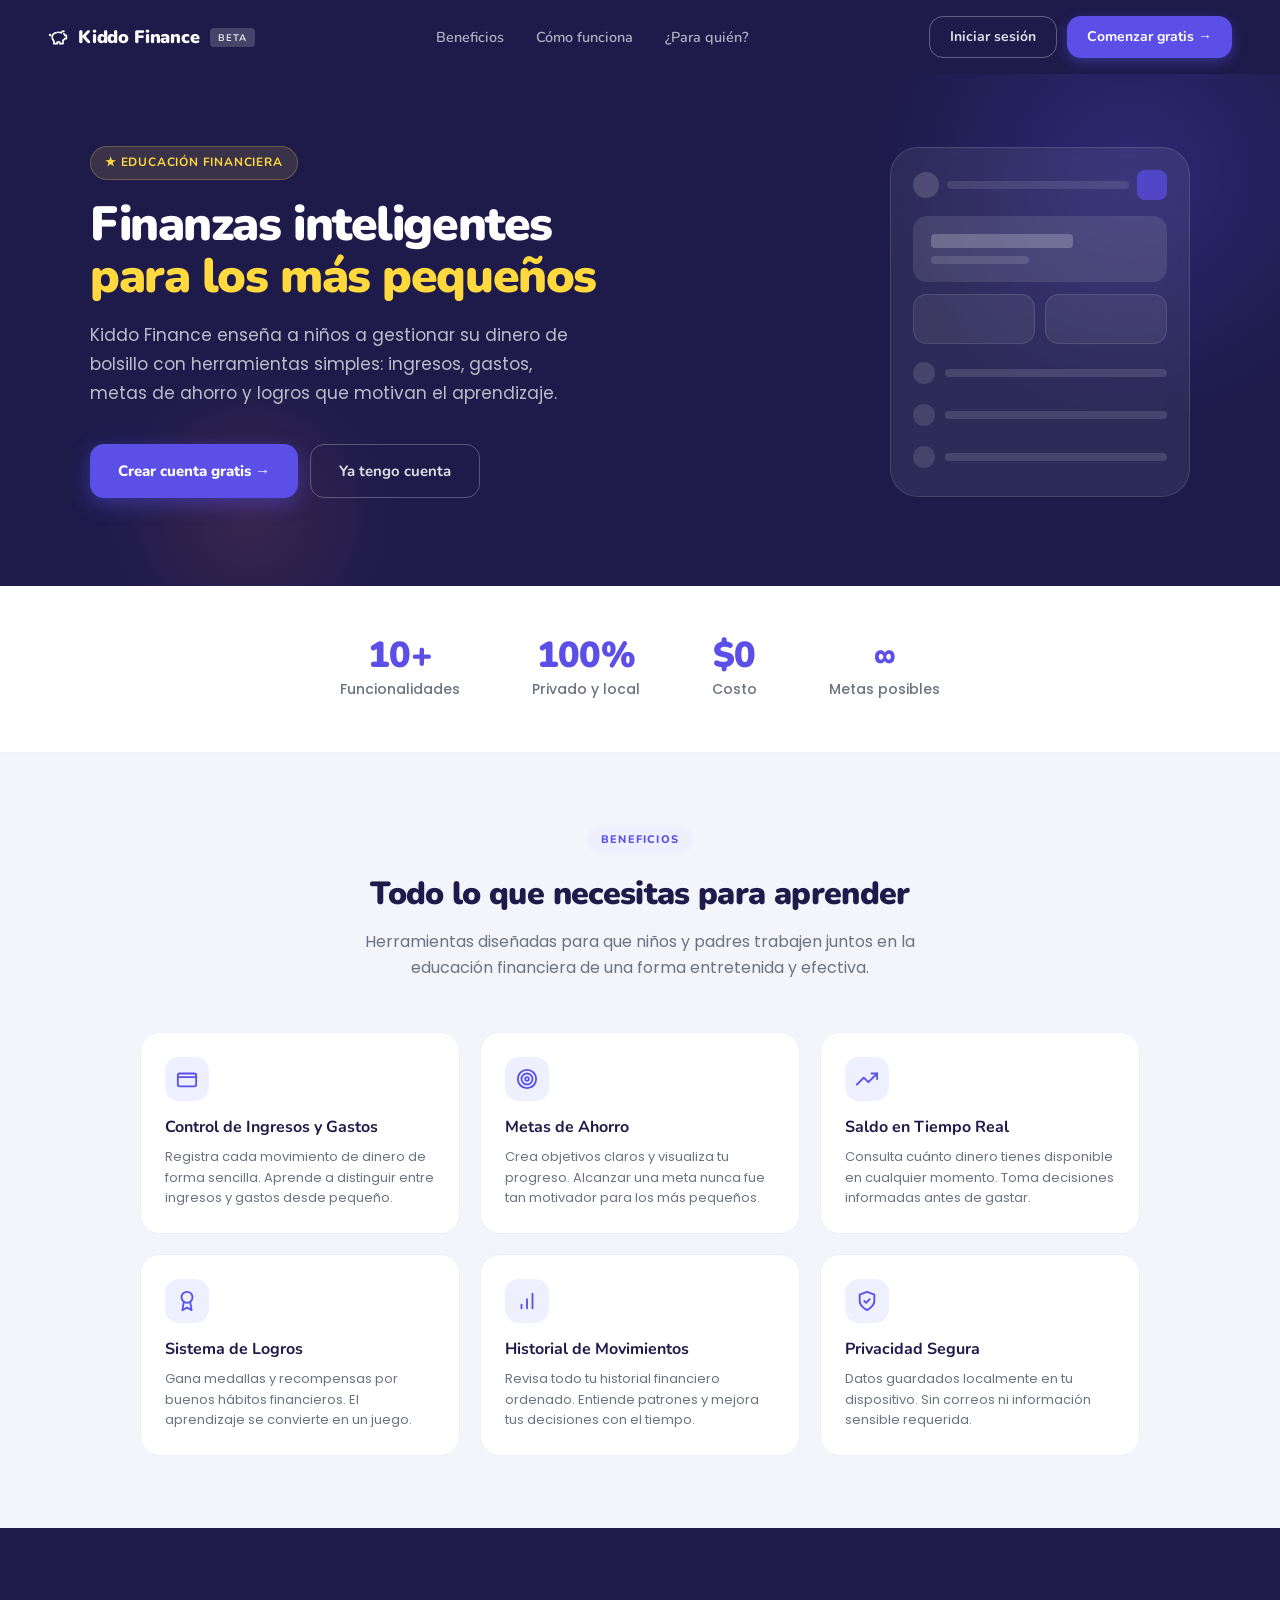
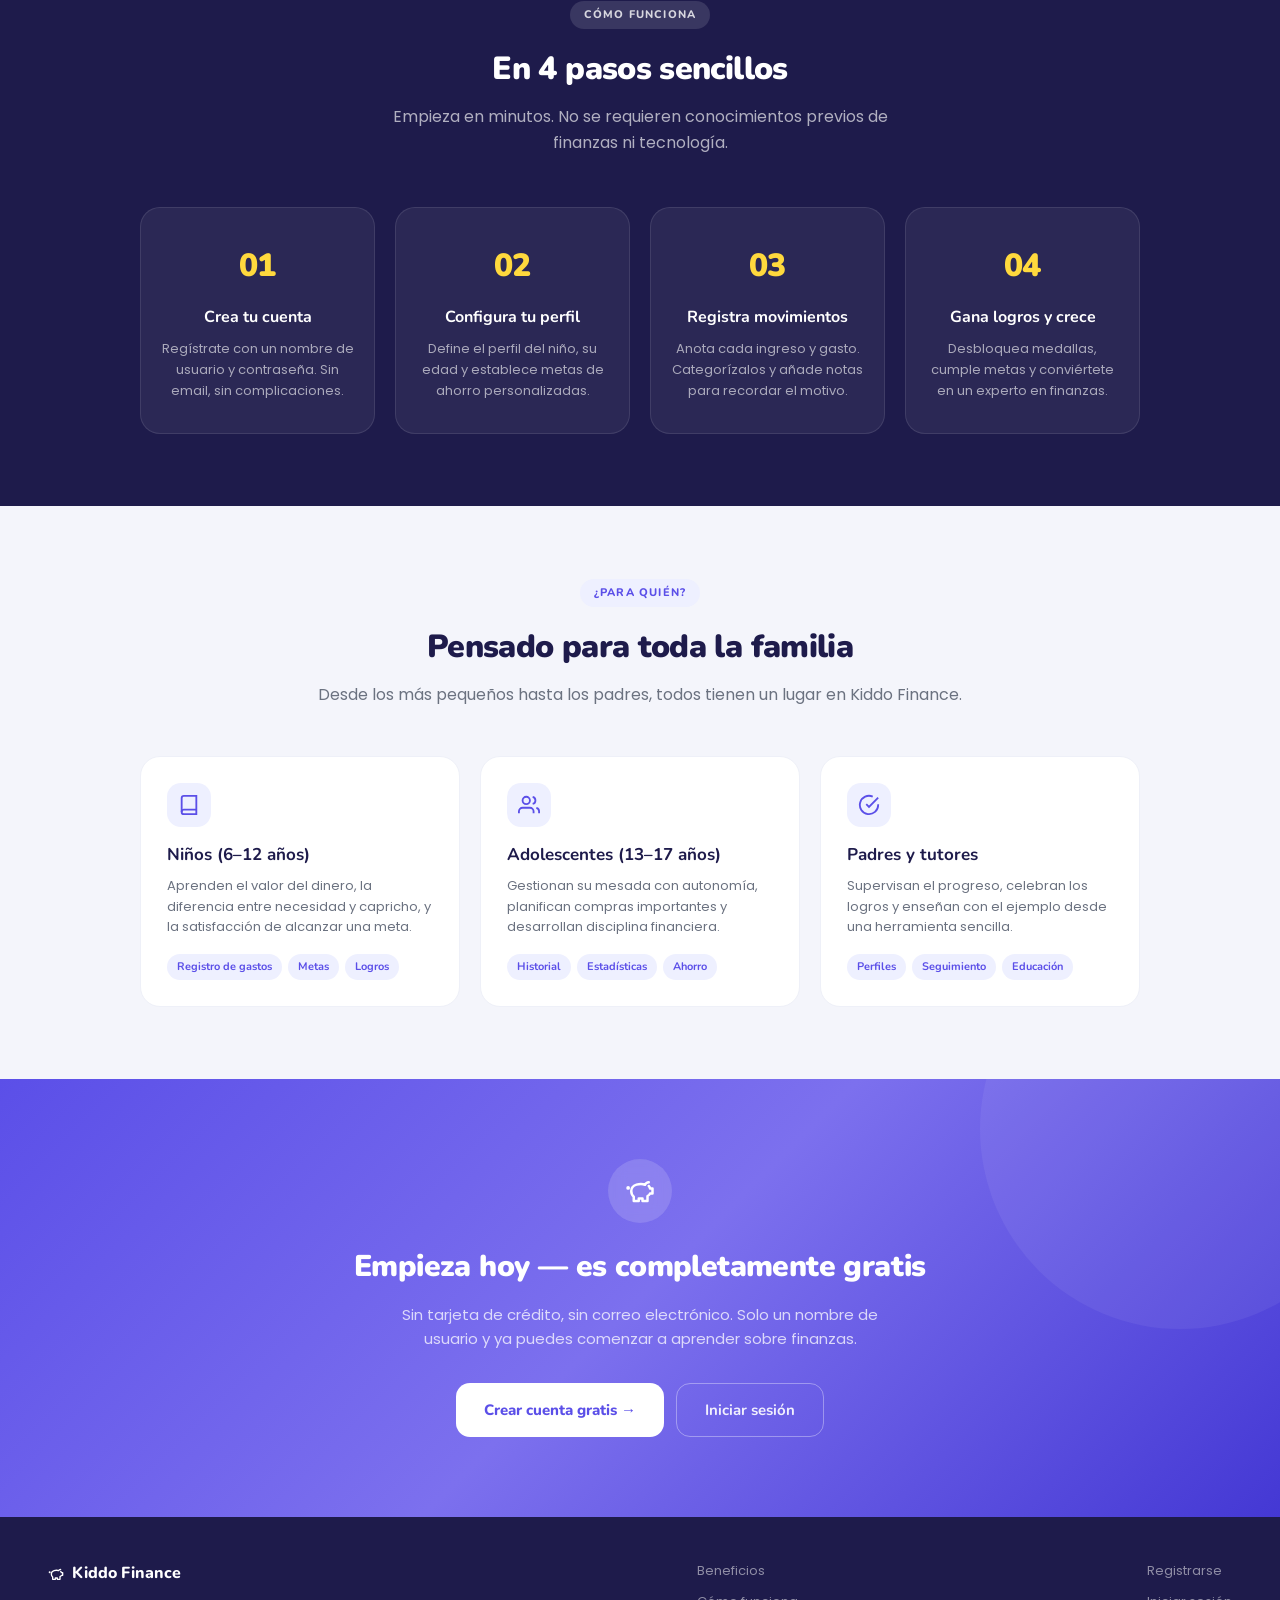
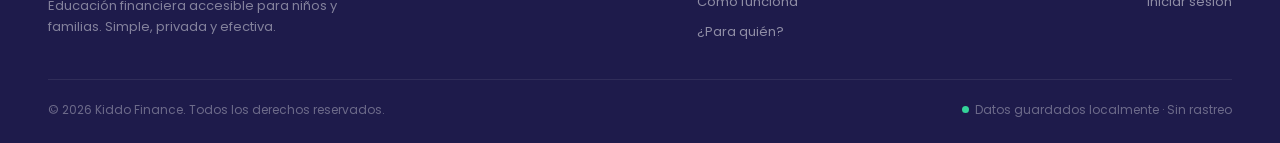
==== commit 9545599c: "Arreglos Ultimos arreglos hechos" ====
--- a/index.html
+++ b/index.html
@@ -3,44 +3,845 @@
 <head>
   <meta charset="UTF-8">
   <meta name="viewport" content="width=device-width, initial-scale=1.0">
-  <title>Kiddo Finance - Finanzas inteligentes para los más pequeños</title>
+  <title>Kiddo Finance · Finanzas para los más pequeños</title>
   <link rel="preconnect" href="https://fonts.googleapis.com">
-  <link href="https://fonts.googleapis.com/css2?family=Inter:wght@400;500;600;700&display=swap" rel="stylesheet">
+  <link href="https://fonts.googleapis.com/css2?family=Nunito:wght@400;500;600;700;800;900&family=Poppins:wght@400;500;600;700&display=swap" rel="stylesheet">
   <link rel="stylesheet" href="css/styles.css">
+  <style>
+    /* ── LANDING-SPECIFIC OVERRIDES ─────────────────────── */
+
+    /* Navbar */
+    .landing-nav {
+      display: flex;
+      align-items: center;
+      justify-content: space-between;
+      padding: 16px 48px;
+      background: var(--text);          /* azul oscuro = --text */
+      position: sticky;
+      top: 0;
+      z-index: 200;
+      gap: 24px;
+    }
+
+    .nav-brand {
+      display: flex;
+      align-items: center;
+      gap: 10px;
+      font-family: var(--font-display);
+      font-weight: 900;
+      font-size: 1.125rem;
+      color: #fff;
+      letter-spacing: -0.01em;
+      white-space: nowrap;
+    }
+
+    .nav-brand svg { stroke: #fff; }
+
+    .beta-badge {
+      font-size: 0.6rem;
+      font-weight: 700;
+      background: rgba(255,255,255,.18);
+      color: rgba(255,255,255,.85);
+      padding: 2px 8px;
+      border-radius: 4px;
+      letter-spacing: 1px;
+    }
+
+    .nav-links {
+      display: flex;
+      gap: 32px;
+      flex: 1;
+      justify-content: center;
+    }
+
+    .nav-links a {
+      font-family: var(--font-display);
+      font-size: 0.9rem;
+      font-weight: 600;
+      color: rgba(255,255,255,.65);
+      transition: color .2s;
+    }
+
+    .nav-links a:hover { color: #fff; }
+
+    .nav-actions { display: flex; gap: 10px; }
+
+    .btn-nav-outline {
+      padding: 9px 20px;
+      border: 1.5px solid rgba(255,255,255,.3);
+      border-radius: var(--radius);
+      color: rgba(255,255,255,.85);
+      font-family: var(--font-display);
+      font-size: 0.875rem;
+      font-weight: 700;
+      background: transparent;
+      transition: all .2s;
+      display: inline-flex;
+      align-items: center;
+    }
+
+    .btn-nav-outline:hover {
+      background: rgba(255,255,255,.1);
+      color: #fff;
+      border-color: rgba(255,255,255,.6);
+    }
+
+    .btn-nav-solid {
+      padding: 9px 20px;
+      background: var(--primary);
+      color: #fff;
+      border-radius: var(--radius);
+      font-family: var(--font-display);
+      font-size: 0.875rem;
+      font-weight: 700;
+      border: none;
+      transition: all .2s;
+      display: inline-flex;
+      align-items: center;
+      box-shadow: 0 4px 12px rgba(91,79,232,.4);
+    }
+
+    .btn-nav-solid:hover { opacity: .9; transform: translateY(-1px); }
+
+    .mobile-menu {
+      display: none;
+      background: none;
+      border: none;
+      color: #fff;
+      font-size: 1.4rem;
+      cursor: pointer;
+      padding: 4px;
+    }
+
+    /* Hero */
+    .hero {
+      background: var(--text);
+      color: #fff;
+      padding: 72px 48px 88px;
+      position: relative;
+      overflow: hidden;
+    }
+
+    .hero::before {
+      content: '';
+      position: absolute;
+      width: 500px; height: 500px;
+      background: radial-gradient(circle, rgba(91,79,232,.25) 0%, transparent 70%);
+      top: -150px; right: -100px;
+      pointer-events: none;
+    }
+
+    .hero::after {
+      content: '';
+      position: absolute;
+      width: 300px; height: 300px;
+      background: radial-gradient(circle, rgba(255,107,107,.12) 0%, transparent 70%);
+      bottom: -80px; left: 100px;
+      pointer-events: none;
+    }
+
+    .hero-content {
+      display: flex;
+      align-items: center;
+      justify-content: space-between;
+      max-width: 1100px;
+      margin: 0 auto;
+      gap: 56px;
+      position: relative;
+      z-index: 1;
+    }
+
+    .hero-text { flex: 1; }
+
+    .hero-tag {
+      display: inline-flex;
+      align-items: center;
+      gap: 6px;
+      font-family: var(--font-display);
+      font-size: 0.75rem;
+      color: var(--accent);
+      font-weight: 700;
+      margin-bottom: 18px;
+      background: rgba(255,217,61,.12);
+      padding: 6px 14px;
+      border-radius: 20px;
+      letter-spacing: 0.8px;
+      border: 1px solid rgba(255,217,61,.25);
+    }
+
+    .hero h1 {
+      font-family: var(--font-display);
+      font-size: 3rem;
+      font-weight: 900;
+      line-height: 1.1;
+      margin-bottom: 18px;
+      letter-spacing: -0.03em;
+    }
+
+    .hero h1 .highlight { color: var(--accent); }
+
+    .hero-text p {
+      color: rgba(255,255,255,.7);
+      font-size: 1.0625rem;
+      margin-bottom: 36px;
+      max-width: 480px;
+      line-height: 1.7;
+    }
+
+    .hero-buttons { display: flex; gap: 12px; }
+
+    .btn-hero-primary {
+      padding: 14px 28px;
+      background: var(--primary);
+      color: #fff;
+      border-radius: var(--radius);
+      font-family: var(--font-display);
+      font-weight: 800;
+      font-size: 0.9375rem;
+      border: none;
+      transition: all .2s;
+      display: inline-flex;
+      align-items: center;
+      gap: 6px;
+      box-shadow: 0 6px 20px rgba(91,79,232,.45);
+    }
+
+    .btn-hero-primary:hover { transform: translateY(-2px); box-shadow: 0 8px 28px rgba(91,79,232,.55); }
+
+    .btn-hero-outline {
+      padding: 14px 28px;
+      border: 1.5px solid rgba(255,255,255,.25);
+      color: rgba(255,255,255,.85);
+      border-radius: var(--radius);
+      font-family: var(--font-display);
+      font-weight: 700;
+      font-size: 0.9375rem;
+      background: transparent;
+      transition: all .2s;
+      display: inline-flex;
+      align-items: center;
+    }
+
+    .btn-hero-outline:hover { background: rgba(255,255,255,.08); border-color: rgba(255,255,255,.5); }
+
+    /* Mockup */
+    .hero-mockup {
+      flex-shrink: 0;
+      width: 300px;
+      background: rgba(255,255,255,.07);
+      border: 1px solid rgba(255,255,255,.12);
+      border-radius: var(--radius-xl);
+      padding: 22px;
+      backdrop-filter: blur(12px);
+    }
+
+    .mockup-bar {
+      display: flex;
+      align-items: center;
+      gap: 8px;
+      margin-bottom: 16px;
+    }
+
+    .mockup-dot {
+      width: 26px; height: 26px;
+      border-radius: 50%;
+      background: rgba(255,255,255,.15);
+    }
+
+    .mockup-line-sm {
+      flex: 1;
+      height: 8px;
+      background: rgba(255,255,255,.1);
+      border-radius: 4px;
+    }
+
+    .mockup-square {
+      width: 30px; height: 30px;
+      border-radius: var(--radius-sm);
+      background: var(--primary);
+      opacity: .7;
+    }
+
+    .mockup-card-dark {
+      background: rgba(255,255,255,.1);
+      border-radius: var(--radius);
+      padding: 18px;
+      margin-bottom: 12px;
+      display: flex;
+      flex-direction: column;
+      gap: 8px;
+    }
+
+    .mockup-line-lg {
+      height: 14px;
+      width: 65%;
+      background: rgba(255,255,255,.22);
+      border-radius: 4px;
+    }
+
+    .mockup-line-md {
+      height: 8px;
+      width: 45%;
+      background: rgba(255,255,255,.12);
+      border-radius: 4px;
+    }
+
+    .mockup-row {
+      display: flex;
+      gap: 10px;
+      margin-bottom: 12px;
+    }
+
+    .mockup-card-sm {
+      flex: 1;
+      height: 50px;
+      background: rgba(255,255,255,.07);
+      border-radius: var(--radius);
+      border: 1px solid rgba(255,255,255,.1);
+    }
+
+    .mockup-list { display: flex; flex-direction: column; gap: 8px; }
+
+    .mockup-list-item {
+      display: flex;
+      align-items: center;
+      gap: 10px;
+      padding: 6px 0;
+    }
+
+    .mockup-circle {
+      width: 22px; height: 22px;
+      border-radius: 50%;
+      background: rgba(255,255,255,.12);
+      flex-shrink: 0;
+    }
+
+    .mockup-list-item .mockup-line-md { flex: 1; width: auto; }
+
+    /* Stats */
+    .stats-section {
+      display: flex;
+      justify-content: center;
+      gap: 72px;
+      padding: 52px 48px;
+      background: #fff;
+      border-bottom: 1px solid var(--border-light);
+      flex-wrap: wrap;
+    }
+
+    .stat-item { text-align: center; }
+
+    .stat-item .stat-number {
+      font-family: var(--font-display);
+      font-size: 2.25rem;
+      font-weight: 900;
+      color: var(--primary);
+      letter-spacing: -0.02em;
+      line-height: 1;
+      margin-bottom: 4px;
+    }
+
+    .stat-item .stat-desc {
+      font-size: 0.875rem;
+      color: var(--text-secondary);
+      font-weight: 500;
+    }
+
+    /* Features */
+    .features-section {
+      padding: 72px 48px;
+      text-align: center;
+      background: var(--bg);
+    }
+
+    .section-tag {
+      display: inline-block;
+      font-family: var(--font-display);
+      font-size: 0.6875rem;
+      font-weight: 800;
+      color: var(--primary);
+      background: var(--primary-light);
+      padding: 5px 14px;
+      border-radius: 20px;
+      letter-spacing: 1.2px;
+      margin-bottom: 14px;
+    }
+
+    .features-section h2,
+    .steps-section h2,
+    .audience-section h2 {
+      font-family: var(--font-display);
+      font-size: 2rem;
+      font-weight: 900;
+      margin-bottom: 10px;
+      letter-spacing: -0.02em;
+    }
+
+    .features-section > p,
+    .steps-section > p {
+      color: var(--text-secondary);
+      margin-bottom: 52px;
+      font-size: 1rem;
+      max-width: 560px;
+      margin-left: auto;
+      margin-right: auto;
+    }
+
+    .features-grid {
+      display: grid;
+      grid-template-columns: repeat(auto-fit, minmax(280px, 1fr));
+      gap: 20px;
+      max-width: 1000px;
+      margin: 0 auto;
+    }
+
+    .feature-card {
+      text-align: left;
+      padding: 24px;
+      border: 1px solid var(--border-light);
+      border-radius: var(--radius-lg);
+      background: var(--bg-card);
+      transition: all .22s var(--ease);
+    }
+
+    .feature-card:hover {
+      transform: translateY(-4px);
+      box-shadow: var(--shadow-md);
+      border-color: var(--primary);
+    }
+
+    .feature-icon {
+      width: 44px; height: 44px;
+      background: var(--primary-light);
+      border-radius: var(--radius);
+      display: flex;
+      align-items: center;
+      justify-content: center;
+      margin-bottom: 14px;
+    }
+
+    .feature-icon svg {
+      width: 22px; height: 22px;
+      stroke: var(--primary);
+      stroke-width: 2;
+      stroke-linecap: round;
+      stroke-linejoin: round;
+      fill: none;
+    }
+
+    .feature-card h3 {
+      font-family: var(--font-display);
+      font-size: 1rem;
+      margin-bottom: 6px;
+    }
+
+    .feature-card p {
+      font-size: 0.8125rem;
+      color: var(--text-secondary);
+      line-height: 1.6;
+    }
+
+    /* Steps */
+    .steps-section {
+      padding: 72px 48px;
+      text-align: center;
+      background: var(--text);
+      color: #fff;
+    }
+
+    .steps-section h2 { color: #fff; }
+    .steps-section > p { color: rgba(255,255,255,.65); }
+
+    .steps-section .section-tag {
+      background: rgba(255,255,255,.12);
+      color: rgba(255,255,255,.8);
+    }
+
+    .steps-grid {
+      display: grid;
+      grid-template-columns: repeat(auto-fit, minmax(200px, 1fr));
+      gap: 20px;
+      max-width: 1000px;
+      margin: 0 auto;
+    }
+
+    .step-card {
+      background: rgba(255,255,255,.06);
+      border: 1px solid rgba(255,255,255,.1);
+      border-radius: var(--radius-lg);
+      padding: 32px 20px;
+      transition: all .22s var(--ease);
+    }
+
+    .step-card:hover {
+      background: rgba(255,255,255,.1);
+      transform: translateY(-4px);
+    }
+
+    .step-number {
+      font-family: var(--font-display);
+      font-size: 2rem;
+      font-weight: 900;
+      color: var(--accent);
+      margin-bottom: 14px;
+      letter-spacing: -0.02em;
+    }
+
+    .step-card h3 {
+      font-family: var(--font-display);
+      font-size: 1rem;
+      margin-bottom: 8px;
+      color: #fff;
+    }
+
+    .step-card p {
+      font-size: 0.8125rem;
+      color: rgba(255,255,255,.6);
+      line-height: 1.6;
+    }
+
+    /* Audience */
+    .audience-section {
+      padding: 72px 48px;
+      text-align: center;
+      background: var(--bg);
+    }
+
+    .audience-section > p {
+      color: var(--text-secondary);
+      margin-bottom: 52px;
+    }
+
+    .audience-grid {
+      display: grid;
+      grid-template-columns: repeat(auto-fit, minmax(280px, 1fr));
+      gap: 20px;
+      max-width: 1000px;
+      margin: 0 auto;
+    }
+
+    .audience-card {
+      text-align: left;
+      padding: 26px;
+      border: 1px solid var(--border-light);
+      border-radius: var(--radius-lg);
+      background: var(--bg-card);
+      transition: all .22s var(--ease);
+    }
+
+    .audience-card:hover {
+      transform: translateY(-4px);
+      box-shadow: var(--shadow-md);
+    }
+
+    .audience-icon {
+      width: 44px; height: 44px;
+      background: var(--primary-light);
+      border-radius: var(--radius);
+      display: flex;
+      align-items: center;
+      justify-content: center;
+      margin-bottom: 14px;
+      color: var(--primary);
+    }
+
+    .audience-icon svg { stroke: var(--primary); }
+
+    .audience-card h3 {
+      font-family: var(--font-display);
+      font-size: 1.0625rem;
+      margin-bottom: 8px;
+    }
+
+    .audience-card > p {
+      font-size: 0.8125rem;
+      color: var(--text-secondary);
+      line-height: 1.6;
+      margin-bottom: 16px;
+    }
+
+    .audience-tags { display: flex; flex-wrap: wrap; gap: 6px; }
+
+    .audience-tag {
+      font-family: var(--font-display);
+      font-size: 0.6875rem;
+      font-weight: 700;
+      padding: 4px 10px;
+      border-radius: 20px;
+      background: var(--primary-light);
+      color: var(--primary);
+    }
+
+    /* CTA */
+    .cta-section {
+      padding: 80px 48px;
+      text-align: center;
+      background: linear-gradient(135deg, var(--primary) 0%, #7C70EE 50%, var(--primary-dark) 100%);
+      color: #fff;
+      position: relative;
+      overflow: hidden;
+    }
+
+    .cta-section::before {
+      content: '';
+      position: absolute;
+      width: 400px; height: 400px;
+      background: rgba(255,255,255,.06);
+      border-radius: 50%;
+      top: -150px; right: -100px;
+    }
+
+    .cta-icon {
+      width: 64px; height: 64px;
+      margin: 0 auto 20px;
+      border-radius: 50%;
+      background: rgba(255,255,255,.15);
+      display: flex;
+      align-items: center;
+      justify-content: center;
+      backdrop-filter: blur(8px);
+      position: relative; z-index: 1;
+    }
+
+    .cta-icon svg { stroke: #fff; }
+
+    .cta-section h2 {
+      font-family: var(--font-display);
+      font-size: 1.875rem;
+      font-weight: 900;
+      margin-bottom: 12px;
+      letter-spacing: -0.02em;
+      position: relative; z-index: 1;
+    }
+
+    .cta-section p {
+      color: rgba(255,255,255,.75);
+      margin-bottom: 32px;
+      max-width: 480px;
+      margin-left: auto;
+      margin-right: auto;
+      font-size: 0.9375rem;
+      position: relative; z-index: 1;
+    }
+
+    .cta-buttons {
+      display: flex;
+      gap: 12px;
+      justify-content: center;
+      flex-wrap: wrap;
+      position: relative; z-index: 1;
+    }
+
+    .btn-cta-primary {
+      padding: 14px 28px;
+      background: #fff;
+      color: var(--primary);
+      border-radius: var(--radius);
+      font-family: var(--font-display);
+      font-weight: 800;
+      font-size: 0.9375rem;
+      border: none;
+      transition: all .2s;
+      display: inline-flex;
+      align-items: center;
+      gap: 6px;
+    }
+
+    .btn-cta-primary:hover { opacity: .95; transform: translateY(-2px); box-shadow: 0 8px 24px rgba(0,0,0,.2); }
+
+    .btn-cta-outline {
+      padding: 14px 28px;
+      border: 1.5px solid rgba(255,255,255,.35);
+      color: rgba(255,255,255,.9);
+      border-radius: var(--radius);
+      font-family: var(--font-display);
+      font-weight: 700;
+      font-size: 0.9375rem;
+      background: transparent;
+      display: inline-flex;
+      align-items: center;
+      transition: all .2s;
+    }
+
+    .btn-cta-outline:hover { background: rgba(255,255,255,.1); border-color: rgba(255,255,255,.6); }
+
+    /* Footer */
+    .landing-footer {
+      background: var(--text);
+      padding: 44px 48px 24px;
+      font-size: 0.8125rem;
+      color: rgba(255,255,255,.5);
+    }
+
+    .footer-content {
+      display: flex;
+      justify-content: space-between;
+      gap: 40px;
+      margin-bottom: 36px;
+      flex-wrap: wrap;
+    }
+
+    .footer-brand-col { max-width: 300px; }
+
+    .footer-brand {
+      font-family: var(--font-display);
+      font-weight: 800;
+      color: #fff;
+      font-size: 1rem;
+      display: flex;
+      align-items: center;
+      gap: 8px;
+      margin-bottom: 10px;
+    }
+
+    .footer-brand svg { stroke: #fff; }
+
+    .footer-tagline {
+      font-size: 0.8125rem;
+      color: rgba(255,255,255,.45);
+      line-height: 1.6;
+    }
+
+    .footer-links-col {
+      display: flex;
+      flex-direction: column;
+      gap: 10px;
+    }
+
+    .footer-links-col a {
+      color: rgba(255,255,255,.5);
+      font-size: 0.8125rem;
+      transition: color .2s;
+    }
+
+    .footer-links-col a:hover { color: rgba(255,255,255,.9); }
+
+    .footer-bottom {
+      display: flex;
+      align-items: center;
+      justify-content: space-between;
+      padding-top: 20px;
+      border-top: 1px solid rgba(255,255,255,.08);
+      font-size: 0.75rem;
+      color: rgba(255,255,255,.35);
+      flex-wrap: wrap;
+      gap: 12px;
+    }
+
+    .footer-local { display: flex; align-items: center; gap: 6px; }
+
+    .green-dot {
+      width: 7px; height: 7px;
+      border-radius: 50%;
+      background: #34D399;
+    }
+
+    /* Responsive */
+    @media (max-width: 1024px) {
+      .hero { padding: 52px 32px 72px; }
+      .hero h1 { font-size: 2.25rem; }
+      .hero-content { flex-direction: column; text-align: center; }
+      .hero-text p { margin-left: auto; margin-right: auto; }
+      .hero-buttons { justify-content: center; }
+      .hero-mockup { width: 280px; }
+      .stats-section { gap: 48px; padding: 40px 32px; }
+      .features-section,
+      .steps-section,
+      .audience-section { padding: 56px 32px; }
+    }
+
+    @media (max-width: 768px) {
+      .landing-nav { padding: 14px 20px; }
+      .nav-links { display: none; }
+      .nav-actions { display: none; }
+      .mobile-menu { display: block; }
+
+      .landing-nav.nav-open .nav-links {
+        display: flex;
+        flex-direction: column;
+        position: absolute;
+        top: 56px; left: 0; right: 0;
+        background: var(--text);
+        padding: 20px 24px;
+        gap: 14px;
+        z-index: 99;
+      }
+
+      .landing-nav.nav-open .nav-actions {
+        display: flex;
+        flex-direction: column;
+        position: absolute;
+        top: auto; left: 0; right: 0;
+        background: var(--text);
+        padding: 0 24px 20px;
+        z-index: 99;
+      }
+
+      .hero { padding: 44px 20px 60px; }
+      .hero h1 { font-size: 1.875rem; }
+      .hero-buttons { flex-direction: column; align-items: center; }
+      .hero-mockup { width: 260px; }
+
+      .stats-section { gap: 28px; padding: 32px 20px; flex-wrap: wrap; justify-content: center; }
+
+      .features-section,
+      .steps-section,
+      .audience-section,
+      .cta-section { padding: 44px 20px; }
+
+      .features-grid,
+      .steps-grid,
+      .audience-grid { grid-template-columns: 1fr; }
+
+      .cta-section h2 { font-size: 1.5rem; }
+      .cta-buttons { flex-direction: column; align-items: center; }
+
+      .footer-content { flex-direction: column; gap: 24px; }
+      .footer-bottom { flex-direction: column; text-align: center; }
+      .landing-footer { padding: 32px 20px 20px; }
+    }
+  </style>
 </head>
-<body class="landing-page">
+<body class="landing-page" style="background:var(--bg);">
 
   <!-- Navbar -->
-  <nav class="landing-nav">
+  <nav class="landing-nav" id="landingNav">
     <span class="nav-brand">
-      <svg viewBox="0 0 24 24" width="20" height="20" stroke="currentColor" stroke-width="2" fill="none" stroke-linecap="round" stroke-linejoin="round"><path d="M19 5c-1.5 0-2.8 1.4-3 2-3.5-1.5-11-.3-11 5 0 1.8 0 3 2 4.5V20h4v-2h3v2h4v-4c1-.5 1.7-1 2-2h2v-4h-2c0-1-.5-1.5-1-2"/><path d="M2 9.5a.5.5 0 1 0 1 0 .5.5 0 1 0-1 0"/></svg>
+      <svg viewBox="0 0 24 24" width="20" height="20" stroke="currentColor" stroke-width="2" fill="none" stroke-linecap="round" stroke-linejoin="round">
+        <path d="M19 5c-1.5 0-2.8 1.4-3 2-3.5-1.5-11-.3-11 5 0 1.8 0 3 2 4.5V20h4v-2h3v2h4v-4c1-.5 1.7-1 2-2h2v-4h-2c0-1-.5-1.5-1-2"/>
+        <path d="M2 9.5a.5.5 0 1 0 1 0 .5.5 0 1 0-1 0"/>
+      </svg>
       Kiddo Finance
       <span class="beta-badge">BETA</span>
     </span>
+
     <div class="nav-links">
       <a href="#features">Beneficios</a>
-      <a href="#steps">Como funciona</a>
-      <a href="#audience">Para quien?</a>
+      <a href="#steps">Cómo funciona</a>
+      <a href="#audience">¿Para quién?</a>
     </div>
+
     <div class="nav-actions">
       <a href="login.html" class="btn-nav-outline">Iniciar sesión</a>
-      <a href="register.html" class="btn-nav-solid">Comenzar gratis &rsaquo;</a>
+      <a href="register.html" class="btn-nav-solid">Comenzar gratis →</a>
     </div>
-    <button class="mobile-menu">&#9776;</button>
+
+    <button class="mobile-menu" id="mobileMenuBtn" aria-label="Abrir menú">☰</button>
   </nav>
 
   <!-- Hero -->
   <section class="hero">
     <div class="hero-content">
       <div class="hero-text">
-        <span class="hero-tag">&#9733; EDUCACIÓN FINANCIERA</span>
+        <span class="hero-tag">★ EDUCACIÓN FINANCIERA</span>
         <h1>Finanzas inteligentes<br><span class="highlight">para los más pequeños</span></h1>
         <p>Kiddo Finance enseña a niños a gestionar su dinero de bolsillo con herramientas simples: ingresos, gastos, metas de ahorro y logros que motivan el aprendizaje.</p>
         <div class="hero-buttons">
-          <a href="register.html" class="btn-hero-primary">Crear cuenta gratis &rarr;</a>
+          <a href="register.html" class="btn-hero-primary">Crear cuenta gratis →</a>
           <a href="login.html" class="btn-hero-outline">Ya tengo cuenta</a>
         </div>
       </div>
+
       <div class="hero-mockup">
         <div class="mockup-bar">
           <span class="mockup-dot"></span>
@@ -64,24 +865,12 @@
     </div>
   </section>
 
-  <!-- Stats (4 items) -->
+  <!-- Stats -->
   <section class="stats-section">
-    <div class="stat-item">
-      <div class="stat-number">10+</div>
-      <div class="stat-desc">Funcionalidades</div>
-    </div>
-    <div class="stat-item">
-      <div class="stat-number">100%</div>
-      <div class="stat-desc">Privado y Local</div>
-    </div>
-    <div class="stat-item">
-      <div class="stat-number">0€</div>
-      <div class="stat-desc">Costo</div>
-    </div>
-    <div class="stat-item">
-      <div class="stat-number">&infin;</div>
-      <div class="stat-desc">Metas posibles</div>
-    </div>
+    <div class="stat-item"><div class="stat-number">10+</div><div class="stat-desc">Funcionalidades</div></div>
+    <div class="stat-item"><div class="stat-number">100%</div><div class="stat-desc">Privado y local</div></div>
+    <div class="stat-item"><div class="stat-number">$0</div><div class="stat-desc">Costo</div></div>
+    <div class="stat-item"><div class="stat-number">∞</div><div class="stat-desc">Metas posibles</div></div>
   </section>
 
   <!-- Features -->
@@ -91,46 +880,34 @@
     <p>Herramientas diseñadas para que niños y padres trabajen juntos en la educación financiera de una forma entretenida y efectiva.</p>
     <div class="features-grid">
       <div class="feature-card">
-        <div class="feature-icon">
-          <svg viewBox="0 0 24 24"><rect x="2" y="6" width="20" height="14" rx="2"/><path d="M2 10h20"/></svg>
-        </div>
+        <div class="feature-icon"><svg viewBox="0 0 24 24"><rect x="2" y="6" width="20" height="14" rx="2"/><path d="M2 10h20"/></svg></div>
         <h3>Control de Ingresos y Gastos</h3>
         <p>Registra cada movimiento de dinero de forma sencilla. Aprende a distinguir entre ingresos y gastos desde pequeño.</p>
       </div>
       <div class="feature-card">
-        <div class="feature-icon">
-          <svg viewBox="0 0 24 24"><circle cx="12" cy="12" r="10"/><circle cx="12" cy="12" r="6"/><circle cx="12" cy="12" r="2"/></svg>
-        </div>
+        <div class="feature-icon"><svg viewBox="0 0 24 24"><circle cx="12" cy="12" r="10"/><circle cx="12" cy="12" r="6"/><circle cx="12" cy="12" r="2"/></svg></div>
         <h3>Metas de Ahorro</h3>
         <p>Crea objetivos claros y visualiza tu progreso. Alcanzar una meta nunca fue tan motivador para los más pequeños.</p>
       </div>
       <div class="feature-card">
-        <div class="feature-icon">
-          <svg viewBox="0 0 24 24"><polyline points="23 6 13.5 15.5 8.5 10.5 1 18"/><polyline points="17 6 23 6 23 12"/></svg>
-        </div>
+        <div class="feature-icon"><svg viewBox="0 0 24 24"><polyline points="23 6 13.5 15.5 8.5 10.5 1 18"/><polyline points="17 6 23 6 23 12"/></svg></div>
         <h3>Saldo en Tiempo Real</h3>
         <p>Consulta cuánto dinero tienes disponible en cualquier momento. Toma decisiones informadas antes de gastar.</p>
       </div>
       <div class="feature-card">
-        <div class="feature-icon">
-          <svg viewBox="0 0 24 24"><circle cx="12" cy="8" r="6"/><path d="M15.477 12.89 17 22l-5-3-5 3 1.523-9.11"/></svg>
-        </div>
+        <div class="feature-icon"><svg viewBox="0 0 24 24"><circle cx="12" cy="8" r="6"/><path d="M15.477 12.89 17 22l-5-3-5 3 1.523-9.11"/></svg></div>
         <h3>Sistema de Logros</h3>
         <p>Gana medallas y recompensas por buenos hábitos financieros. El aprendizaje se convierte en un juego.</p>
       </div>
       <div class="feature-card">
-        <div class="feature-icon">
-          <svg viewBox="0 0 24 24"><path d="M12 20V10"/><path d="M18 20V4"/><path d="M6 20v-4"/></svg>
-        </div>
+        <div class="feature-icon"><svg viewBox="0 0 24 24"><path d="M12 20V10"/><path d="M18 20V4"/><path d="M6 20v-4"/></svg></div>
         <h3>Historial de Movimientos</h3>
         <p>Revisa todo tu historial financiero ordenado. Entiende patrones y mejora tus decisiones con el tiempo.</p>
       </div>
       <div class="feature-card">
-        <div class="feature-icon">
-          <svg viewBox="0 0 24 24"><path d="M12 22s8-4 8-10V5l-8-3-8 3v7c0 6 8 10 8 10z"/><path d="M9 12l2 2 4-4"/></svg>
-        </div>
+        <div class="feature-icon"><svg viewBox="0 0 24 24"><path d="M12 22s8-4 8-10V5l-8-3-8 3v7c0 6 8 10 8 10z"/><path d="M9 12l2 2 4-4"/></svg></div>
         <h3>Privacidad Segura</h3>
-        <p>Datos guardados localmente en tu dispositivo. Sin correos electrónicos ni información sensible requerida.</p>
+        <p>Datos guardados localmente en tu dispositivo. Sin correos ni información sensible requerida.</p>
       </div>
     </div>
   </section>
@@ -153,7 +930,7 @@
       </div>
       <div class="step-card">
         <div class="step-number">03</div>
-        <h3>Registra tus movimientos</h3>
+        <h3>Registra movimientos</h3>
         <p>Anota cada ingreso y gasto. Categorízalos y añade notas para recordar el motivo.</p>
       </div>
       <div class="step-card">
@@ -166,14 +943,15 @@
 
   <!-- Audience -->
   <section class="audience-section" id="audience">
-    <span class="section-tag">PARA QUIÉN?</span>
+    <span class="section-tag">¿PARA QUIÉN?</span>
     <h2>Pensado para toda la familia</h2>
+    <p style="color:var(--text-secondary);margin-bottom:48px;">Desde los más pequeños hasta los padres, todos tienen un lugar en Kiddo Finance.</p>
     <div class="audience-grid">
       <div class="audience-card">
         <div class="audience-icon">
-          <svg viewBox="0 0 24 24" width="24" height="24" stroke="currentColor" stroke-width="2" fill="none"><path d="M4 19.5A2.5 2.5 0 0 1 6.5 17H20"/><path d="M6.5 2H20v20H6.5A2.5 2.5 0 0 1 4 19.5v-15A2.5 2.5 0 0 1 6.5 2z"/></svg>
-        </div>
-        <h3>Niños (6-12 años)</h3>
+          <svg viewBox="0 0 24 24" width="22" height="22" stroke="currentColor" stroke-width="2" fill="none"><path d="M4 19.5A2.5 2.5 0 0 1 6.5 17H20"/><path d="M6.5 2H20v20H6.5A2.5 2.5 0 0 1 4 19.5v-15A2.5 2.5 0 0 1 6.5 2z"/></svg>
+        </div>
+        <h3>Niños (6–12 años)</h3>
         <p>Aprenden el valor del dinero, la diferencia entre necesidad y capricho, y la satisfacción de alcanzar una meta.</p>
         <div class="audience-tags">
           <span class="audience-tag">Registro de gastos</span>
@@ -183,9 +961,9 @@
       </div>
       <div class="audience-card">
         <div class="audience-icon">
-          <svg viewBox="0 0 24 24" width="24" height="24" stroke="currentColor" stroke-width="2" fill="none"><path d="M17 21v-2a4 4 0 0 0-4-4H5a4 4 0 0 0-4 4v2"/><circle cx="9" cy="7" r="4"/><path d="M23 21v-2a4 4 0 0 0-3-3.87"/><path d="M16 3.13a4 4 0 0 1 0 7.75"/></svg>
-        </div>
-        <h3>Adolescentes (13-17 años)</h3>
+          <svg viewBox="0 0 24 24" width="22" height="22" stroke="currentColor" stroke-width="2" fill="none"><path d="M17 21v-2a4 4 0 0 0-4-4H5a4 4 0 0 0-4 4v2"/><circle cx="9" cy="7" r="4"/><path d="M23 21v-2a4 4 0 0 0-3-3.87"/><path d="M16 3.13a4 4 0 0 1 0 7.75"/></svg>
+        </div>
+        <h3>Adolescentes (13–17 años)</h3>
         <p>Gestionan su mesada con autonomía, planifican compras importantes y desarrollan disciplina financiera.</p>
         <div class="audience-tags">
           <span class="audience-tag">Historial</span>
@@ -195,7 +973,7 @@
       </div>
       <div class="audience-card">
         <div class="audience-icon">
-          <svg viewBox="0 0 24 24" width="24" height="24" stroke="currentColor" stroke-width="2" fill="none"><path d="M22 11.08V12a10 10 0 1 1-5.93-9.14"/><polyline points="22 4 12 14.01 9 11.01"/></svg>
+          <svg viewBox="0 0 24 24" width="22" height="22" stroke="currentColor" stroke-width="2" fill="none"><path d="M22 11.08V12a10 10 0 1 1-5.93-9.14"/><polyline points="22 4 12 14.01 9 11.01"/></svg>
         </div>
         <h3>Padres y tutores</h3>
         <p>Supervisan el progreso, celebran los logros y enseñan con el ejemplo desde una herramienta sencilla.</p>
@@ -211,12 +989,15 @@
   <!-- CTA -->
   <section class="cta-section">
     <div class="cta-icon">
-      <svg viewBox="0 0 24 24" width="32" height="32" stroke="currentColor" stroke-width="2" fill="none" stroke-linecap="round" stroke-linejoin="round"><path d="M19 5c-1.5 0-2.8 1.4-3 2-3.5-1.5-11-.3-11 5 0 1.8 0 3 2 4.5V20h4v-2h3v2h4v-4c1-.5 1.7-1 2-2h2v-4h-2c0-1-.5-1.5-1-2"/><path d="M2 9.5a.5.5 0 1 0 1 0 .5.5 0 1 0-1 0"/></svg>
+      <svg viewBox="0 0 24 24" width="30" height="30" stroke="currentColor" stroke-width="2" fill="none" stroke-linecap="round" stroke-linejoin="round">
+        <path d="M19 5c-1.5 0-2.8 1.4-3 2-3.5-1.5-11-.3-11 5 0 1.8 0 3 2 4.5V20h4v-2h3v2h4v-4c1-.5 1.7-1 2-2h2v-4h-2c0-1-.5-1.5-1-2"/>
+        <path d="M2 9.5a.5.5 0 1 0 1 0 .5.5 0 1 0-1 0"/>
+      </svg>
     </div>
-    <h2>Empieza hoy mismo &mdash; es completamente gratis</h2>
+    <h2>Empieza hoy — es completamente gratis</h2>
     <p>Sin tarjeta de crédito, sin correo electrónico. Solo un nombre de usuario y ya puedes comenzar a aprender sobre finanzas.</p>
     <div class="cta-buttons">
-      <a href="register.html" class="btn-cta-primary">Crear cuenta gratis &rarr;</a>
+      <a href="register.html" class="btn-cta-primary">Crear cuenta gratis →</a>
       <a href="login.html" class="btn-cta-outline">Iniciar sesión</a>
     </div>
   </section>
@@ -226,7 +1007,10 @@
     <div class="footer-content">
       <div class="footer-brand-col">
         <div class="footer-brand">
-          <svg viewBox="0 0 24 24" width="18" height="18" stroke="currentColor" stroke-width="2" fill="none" stroke-linecap="round" stroke-linejoin="round"><path d="M19 5c-1.5 0-2.8 1.4-3 2-3.5-1.5-11-.3-11 5 0 1.8 0 3 2 4.5V20h4v-2h3v2h4v-4c1-.5 1.7-1 2-2h2v-4h-2c0-1-.5-1.5-1-2"/><path d="M2 9.5a.5.5 0 1 0 1 0 .5.5 0 1 0-1 0"/></svg>
+          <svg viewBox="0 0 24 24" width="16" height="16" stroke="currentColor" stroke-width="2" fill="none" stroke-linecap="round" stroke-linejoin="round">
+            <path d="M19 5c-1.5 0-2.8 1.4-3 2-3.5-1.5-11-.3-11 5 0 1.8 0 3 2 4.5V20h4v-2h3v2h4v-4c1-.5 1.7-1 2-2h2v-4h-2c0-1-.5-1.5-1-2"/>
+            <path d="M2 9.5a.5.5 0 1 0 1 0 .5.5 0 1 0-1 0"/>
+          </svg>
           Kiddo Finance
         </div>
         <p class="footer-tagline">Educación financiera accesible para niños y familias. Simple, privada y efectiva.</p>
@@ -234,7 +1018,7 @@
       <div class="footer-links-col">
         <a href="#features">Beneficios</a>
         <a href="#steps">Cómo funciona</a>
-        <a href="#audience">Para quién?</a>
+        <a href="#audience">¿Para quién?</a>
       </div>
       <div class="footer-links-col">
         <a href="register.html">Registrarse</a>
@@ -242,11 +1026,18 @@
       </div>
     </div>
     <div class="footer-bottom">
-      <span>&copy; 2026 Kiddo Finance. Todos los derechos reservados.</span>
-      <span class="footer-local"><span class="green-dot"></span> Datos guardados localmente &middot; Sin rastreo</span>
+      <span>© 2026 Kiddo Finance. Todos los derechos reservados.</span>
+      <span class="footer-local"><span class="green-dot"></span> Datos guardados localmente · Sin rastreo</span>
     </div>
   </footer>
 
-  <script src="js/app.js"></script>
+  <script>
+    // Mobile nav toggle
+    const menuBtn    = document.getElementById('mobileMenuBtn');
+    const landingNav = document.getElementById('landingNav');
+    if (menuBtn) {
+      menuBtn.addEventListener('click', () => landingNav.classList.toggle('nav-open'));
+    }
+  </script>
 </body>
-</html>
+</html>
--- a/css/styles.css
+++ b/css/styles.css
@@ -1,4 +1,10 @@
-/* ===== RESET & BASE ===== */
+/* ============================================================
+   KIDDO FINANCE — ESTILOS PRINCIPALES
+   Estética: Playful-refined, colorido pero limpio
+   ============================================================ */
+
+@import url('https://fonts.googleapis.com/css2?family=Nunito:wght@400;500;600;700;800;900&family=Poppins:wght@400;500;600;700&display=swap');
+
 *, *::before, *::after {
   margin: 0;
   padding: 0;
@@ -6,46 +12,632 @@
 }
 
 :root {
-  --primary: #1A1F36;
-  --bg: #F0F2F5;
-  --white: #FFFFFF;
-  --border: #E2E8F0;
-  --text: #1A1F36;
+  /* Colores principales */
+  --primary:        #5B4FE8;
+  --primary-dark:   #4438D4;
+  --primary-light:  #EEF0FF;
+  --secondary:      #FF6B6B;
+  --accent:         #FFD93D;
+  --accent-teal:    #4ECDC4;
+
+  /* Superficies */
+  --bg:             #F4F5FB;
+  --bg-card:        #FFFFFF;
+  --bg-secondary:   #FAFBFF;
+  --border:         #E4E7F4;
+  --border-light:   #EEF0F8;
+
+  /* Texto */
+  --text:           #1E1B4B;
   --text-secondary: #6B7280;
-  --accent: #93C5FD;
-  --input-border: #D1D5DB;
-  --sidebar-width: 240px;
-  --sidebar-collapsed: 60px;
-  --radius: 12px;
-  --radius-sm: 8px;
-  --shadow: 0 1px 3px rgba(0,0,0,0.06);
-}
+  --text-muted:     #9CA3AF;
+
+  /* Semáforo */
+  --success:        #10B981;
+  --success-bg:     #D1FAE5;
+  --danger:         #EF4444;
+  --danger-bg:      #FEE2E2;
+  --warning:        #F59E0B;
+  --warning-bg:     #FEF3C7;
+
+  /* Sidebar */
+  --sidebar-width:      256px;
+  --sidebar-collapsed:  68px;
+
+  /* Espaciado y radios */
+  --radius-sm:  8px;
+  --radius:     14px;
+  --radius-lg:  20px;
+  --radius-xl:  28px;
+
+  /* Sombras */
+  --shadow-xs:  0 1px 3px rgba(91,79,232,.06);
+  --shadow-sm:  0 2px 8px rgba(91,79,232,.08);
+  --shadow:     0 4px 16px rgba(91,79,232,.10);
+  --shadow-md:  0 8px 24px rgba(91,79,232,.14);
+  --shadow-lg:  0 16px 40px rgba(91,79,232,.18);
+
+  /* Tipografía */
+  --font-display: 'Nunito', sans-serif;
+  --font-body:    'Poppins', sans-serif;
+
+  /* Transición */
+  --ease: cubic-bezier(.4,0,.2,1);
+}
+
+/* ============================================================
+   BASE
+   ============================================================ */
+html { scroll-behavior: smooth; }
 
 body {
-  font-family: 'Inter', sans-serif;
+  font-family: var(--font-body);
   background: var(--bg);
   color: var(--text);
-  line-height: 1.5;
+  line-height: 1.6;
   min-height: 100vh;
+  -webkit-font-smoothing: antialiased;
 }
 
 a { text-decoration: none; color: inherit; }
 ul { list-style: none; }
 button { cursor: pointer; font-family: inherit; }
-input, select { font-family: inherit; }
-img { max-width: 100%; }
-
-/* ===== SVG ICONS ===== */
-.icon {
-  width: 20px;
-  height: 20px;
+input, select, textarea { font-family: inherit; }
+img { max-width: 100%; display: block; }
+
+/* ============================================================
+   ACCESIBILIDAD
+   ============================================================ */
+button:focus-visible,
+a:focus-visible,
+input:focus-visible,
+select:focus-visible {
+  outline: 3px solid var(--primary);
+  outline-offset: 2px;
+  border-radius: var(--radius-sm);
+}
+
+/* ============================================================
+   TIPOGRAFÍA
+   ============================================================ */
+h1 {
+  font-family: var(--font-display);
+  font-size: 1.875rem;
+  font-weight: 800;
+  letter-spacing: -0.02em;
+  line-height: 1.2;
+}
+
+h2 {
+  font-family: var(--font-display);
+  font-size: 1.5rem;
+  font-weight: 800;
+  letter-spacing: -0.01em;
+}
+
+h3 {
+  font-family: var(--font-display);
+  font-size: 1.125rem;
+  font-weight: 700;
+}
+
+h4 {
+  font-family: var(--font-display);
+  font-size: 1rem;
+  font-weight: 700;
+}
+
+.subtitle {
+  color: var(--text-secondary);
+  font-size: 0.875rem;
+  margin-top: 4px;
+  font-weight: 500;
+}
+
+/* ============================================================
+   BOTONES
+   ============================================================ */
+.btn {
   display: inline-flex;
+  align-items: center;
+  justify-content: center;
+  gap: 8px;
+  padding: 11px 22px;
+  border-radius: var(--radius);
+  font-size: 0.9375rem;
+  font-weight: 700;
+  font-family: var(--font-display);
+  border: none;
+  transition: all .22s var(--ease);
+  cursor: pointer;
+  position: relative;
+  overflow: hidden;
+}
+
+.btn::after {
+  content: '';
+  position: absolute;
+  inset: 0;
+  background: rgba(255,255,255,0);
+  transition: background .2s;
+}
+
+.btn:hover::after { background: rgba(255,255,255,.12); }
+.btn:active { transform: scale(.97); }
+
+.btn-primary {
+  background: linear-gradient(135deg, var(--primary) 0%, var(--primary-dark) 100%);
+  color: #fff;
+  box-shadow: 0 4px 14px rgba(91,79,232,.35);
+}
+
+.btn-primary:hover { box-shadow: 0 6px 20px rgba(91,79,232,.45); transform: translateY(-1px); }
+
+.btn-outline {
+  background: transparent;
+  color: var(--primary);
+  border: 2px solid var(--border);
+}
+.btn-outline:hover { background: var(--primary-light); border-color: var(--primary); }
+
+.btn-danger {
+  background: var(--danger);
+  color: #fff;
+  box-shadow: 0 4px 14px rgba(239,68,68,.25);
+}
+
+.btn-full { width: 100%; }
+
+.btn-sm {
+  padding: 7px 14px;
+  font-size: 0.8125rem;
+  border-radius: var(--radius-sm);
+}
+
+/* ============================================================
+   CARDS
+   ============================================================ */
+.card {
+  background: var(--bg-card);
+  border: 1px solid var(--border-light);
+  border-radius: var(--radius-lg);
+  padding: 24px;
+  box-shadow: var(--shadow-xs);
+  transition: box-shadow .22s var(--ease), transform .22s var(--ease);
+}
+
+.card:hover { box-shadow: var(--shadow-sm); }
+
+/* ============================================================
+   FORMULARIOS
+   ============================================================ */
+.form-group { margin-bottom: 20px; }
+
+.form-group label {
+  display: block;
+  font-weight: 600;
+  font-size: 0.875rem;
+  margin-bottom: 6px;
+  color: var(--text);
+}
+
+.form-group input,
+.form-group select,
+.form-group textarea {
+  width: 100%;
+  padding: 12px 16px;
+  border: 2px solid var(--border);
+  border-radius: var(--radius);
+  font-size: 0.9375rem;
+  outline: none;
+  transition: all .2s var(--ease);
+  background: var(--bg-secondary);
+  color: var(--text);
+}
+
+.form-group input:focus,
+.form-group select:focus,
+.form-group textarea:focus {
+  border-color: var(--primary);
+  background: #fff;
+  box-shadow: 0 0 0 4px rgba(91,79,232,.1);
+}
+
+.form-group input::placeholder { color: var(--text-muted); }
+
+.form-error {
+  font-size: 0.75rem;
+  color: var(--danger);
+  margin-top: 4px;
+  display: none;
+}
+.form-group.has-error .form-error { display: block; }
+.form-group.has-error input,
+.form-group.has-error select { border-color: var(--danger); }
+
+/* ============================================================
+   TOGGLE INGRESO / GASTO
+   ============================================================ */
+.toggle-group {
+  display: flex;
+  background: var(--bg);
+  padding: 5px;
+  border-radius: var(--radius-lg);
+  gap: 6px;
+  border: 1px solid var(--border);
+  margin-bottom: 24px;
+}
+
+.toggle-btn {
+  flex: 1;
+  border: none;
+  background: transparent;
+  padding: 12px 20px;
+  border-radius: var(--radius);
+  font-weight: 700;
+  font-size: 0.9375rem;
+  font-family: var(--font-display);
+  cursor: pointer;
+  transition: all .25s var(--ease);
+  color: var(--text-secondary);
+}
+
+.toggle-btn.active {
+  background: var(--primary);
+  color: #fff;
+  box-shadow: var(--shadow);
+}
+
+.toggle-btn.active.gasto {
+  background: var(--danger);
+  box-shadow: 0 4px 14px rgba(239,68,68,.3);
+}
+
+/* ============================================================
+   FILTER TABS
+   ============================================================ */
+.filter-tabs {
+  display: flex;
+  gap: 8px;
+  flex-wrap: wrap;
+}
+
+.filter-tabs .tab {
+  padding: 10px 20px;
+  border-radius: var(--radius);
+  font-size: 0.875rem;
+  font-weight: 700;
+  font-family: var(--font-display);
+  border: 2px solid var(--border);
+  background: var(--bg-card);
+  color: var(--text-secondary);
+  cursor: pointer;
+  transition: all .2s var(--ease);
+}
+
+.filter-tabs .tab:hover { border-color: var(--primary); color: var(--primary); }
+.filter-tabs .tab.active { background: var(--primary); color: #fff; border-color: var(--primary); }
+
+/* ============================================================
+   EMPTY STATE
+   ============================================================ */
+.empty-state {
+  text-align: center;
+  padding: 52px 24px;
+}
+
+.empty-state .empty-icon {
+  width: 72px;
+  height: 72px;
+  margin: 0 auto 16px;
+  background: var(--primary-light);
+  border-radius: 50%;
+  display: flex;
+  align-items: center;
+  justify-content: center;
+}
+
+.empty-state .empty-icon svg {
+  width: 34px;
+  height: 34px;
+  stroke: var(--primary);
+  stroke-width: 1.5;
+  fill: none;
+}
+
+.empty-state p {
+  color: var(--text-secondary);
+  margin-bottom: 20px;
+  font-size: 0.9375rem;
+}
+
+/* ============================================================
+   BADGE / CHIP
+   ============================================================ */
+.chip {
+  display: inline-flex;
+  align-items: center;
+  padding: 4px 10px;
+  border-radius: 20px;
+  font-size: 0.75rem;
+  font-weight: 700;
+  font-family: var(--font-display);
+}
+
+.chip-ingreso { background: var(--success-bg); color: var(--success); }
+.chip-gasto   { background: var(--danger-bg);  color: var(--danger); }
+
+/* ============================================================
+   TOAST
+   ============================================================ */
+#toast-container {
+  position: fixed;
+  bottom: 24px;
+  right: 24px;
+  z-index: 9999;
+  display: flex;
+  flex-direction: column;
+  gap: 10px;
+  pointer-events: none;
+}
+
+.toast {
+  display: flex;
+  align-items: center;
+  gap: 12px;
+  padding: 14px 20px;
+  border-radius: var(--radius);
+  background: var(--text);
+  color: #fff;
+  font-size: 0.875rem;
+  font-weight: 600;
+  box-shadow: var(--shadow-lg);
+  animation: toastIn .3s var(--ease);
+  pointer-events: auto;
+  max-width: 320px;
+}
+
+.toast.success { background: var(--success); }
+.toast.error   { background: var(--danger); }
+.toast.warning { background: var(--warning); color: var(--text); }
+
+.toast-icon { font-size: 1.1rem; }
+
+@keyframes toastIn {
+  from { opacity: 0; transform: translateY(12px) scale(.95); }
+  to   { opacity: 1; transform: translateY(0) scale(1); }
+}
+
+@keyframes toastOut {
+  to { opacity: 0; transform: translateY(8px) scale(.95); }
+}
+
+/* ============================================================
+   AUTH PAGES
+   ============================================================ */
+.auth-page {
+  display: flex;
+  align-items: center;
+  justify-content: center;
+  min-height: 100vh;
+  padding: 24px;
+  background: linear-gradient(135deg, #EEF0FF 0%, #F4F5FB 50%, #FFF8E7 100%);
+  position: relative;
+  overflow: hidden;
+}
+
+.auth-page::before {
+  content: '';
+  position: absolute;
+  width: 400px;
+  height: 400px;
+  background: radial-gradient(circle, rgba(91,79,232,.12) 0%, transparent 70%);
+  top: -100px;
+  right: -100px;
+  pointer-events: none;
+}
+
+.auth-page::after {
+  content: '';
+  position: absolute;
+  width: 300px;
+  height: 300px;
+  background: radial-gradient(circle, rgba(255,107,107,.08) 0%, transparent 70%);
+  bottom: -80px;
+  left: -80px;
+  pointer-events: none;
+}
+
+.auth-card {
+  width: 100%;
+  max-width: 440px;
+  background: #fff;
+  border-radius: var(--radius-xl);
+  padding: 40px;
+  box-shadow: var(--shadow-lg);
+  position: relative;
+  z-index: 1;
+  animation: authCardIn .4s var(--ease);
+}
+
+@keyframes authCardIn {
+  from { opacity: 0; transform: translateY(20px); }
+  to   { opacity: 1; transform: translateY(0); }
+}
+
+.auth-brand {
+  display: flex;
+  align-items: center;
+  gap: 10px;
+  margin-bottom: 8px;
+}
+
+.auth-brand-icon {
+  width: 40px;
+  height: 40px;
+  background: linear-gradient(135deg, var(--primary), var(--primary-dark));
+  border-radius: var(--radius-sm);
+  display: flex;
+  align-items: center;
+  justify-content: center;
+  font-family: var(--font-display);
+  font-weight: 900;
+  font-size: 0.875rem;
+  color: #fff;
+  letter-spacing: 0.5px;
+}
+
+.auth-brand h1 {
+  font-size: 1.25rem;
+  color: var(--primary);
+}
+
+.auth-subtitle {
+  color: var(--text-secondary);
+  font-size: 0.9375rem;
+  margin-bottom: 32px;
+  line-height: 1.5;
+}
+
+.auth-footer {
+  text-align: center;
+  margin-top: 20px;
+  font-size: 0.875rem;
+  color: var(--text-secondary);
+}
+
+.auth-footer a {
+  font-weight: 700;
+  color: var(--primary);
+}
+.auth-footer a:hover { text-decoration: underline; }
+
+.auth-divider {
+  display: flex;
+  align-items: center;
+  gap: 12px;
+  margin: 20px 0;
+  color: var(--text-muted);
+  font-size: 0.8125rem;
+}
+.auth-divider::before,
+.auth-divider::after {
+  content: '';
+  flex: 1;
+  height: 1px;
+  background: var(--border);
+}
+
+/* ============================================================
+   SIDEBAR
+   ============================================================ */
+.app-layout {
+  display: flex;
+  min-height: 100vh;
+}
+
+.sidebar {
+  width: var(--sidebar-width);
+  background: var(--text);
+  display: flex;
+  flex-direction: column;
+  padding: 20px 12px;
+  transition: width .3s var(--ease);
+  position: fixed;
+  top: 0; left: 0;
+  height: 100vh;
+  z-index: 100;
+  overflow: hidden;
+}
+
+.sidebar.collapsed { width: var(--sidebar-collapsed); }
+
+/* Header */
+.sidebar-header {
+  padding: 0 8px;
+  margin-bottom: 28px;
+  white-space: nowrap;
+}
+
+.logo-full { display: block; }
+
+.logo-full h2 {
+  font-family: var(--font-display);
+  font-size: 1.125rem;
+  font-weight: 900;
+  color: #fff;
+  letter-spacing: -0.02em;
+}
+
+.logo-full .tagline {
+  font-size: 0.6875rem;
+  color: rgba(255,255,255,.45);
+  font-weight: 400;
+  letter-spacing: 0.3px;
+}
+
+.logo-icon {
+  display: none;
+  width: 40px;
+  height: 40px;
+  background: linear-gradient(135deg, var(--primary), #8B7FF5);
+  border-radius: var(--radius-sm);
+  font-family: var(--font-display);
+  font-weight: 900;
+  font-size: 0.8125rem;
+  color: #fff;
+  align-items: center;
+  justify-content: center;
+  letter-spacing: 0.5px;
+  margin: 0 auto;
+}
+
+.sidebar.collapsed .logo-full { display: none; }
+.sidebar.collapsed .logo-icon { display: flex; }
+
+/* Nav */
+.sidebar-nav {
+  flex: 1;
+  display: flex;
+  flex-direction: column;
+  gap: 3px;
+}
+
+.sidebar-nav a {
+  display: flex;
+  align-items: center;
+  gap: 12px;
+  padding: 11px 12px;
+  border-radius: var(--radius);
+  font-size: 0.9375rem;
+  font-weight: 600;
+  font-family: var(--font-display);
+  color: rgba(255,255,255,.55);
+  white-space: nowrap;
+  transition: all .2s var(--ease);
+}
+
+.sidebar-nav a:hover {
+  background: rgba(255,255,255,.08);
+  color: rgba(255,255,255,.9);
+}
+
+.sidebar-nav a.active {
+  background: linear-gradient(135deg, var(--primary) 0%, #8B7FF5 100%);
+  color: #fff;
+  box-shadow: 0 4px 12px rgba(91,79,232,.4);
+}
+
+.nav-icon {
+  width: 22px;
+  height: 22px;
+  display: flex;
   align-items: center;
   justify-content: center;
   flex-shrink: 0;
 }
 
-.icon svg {
+.nav-icon svg {
   width: 20px;
   height: 20px;
   stroke: currentColor;
@@ -55,1447 +647,1006 @@
   fill: none;
 }
 
-.icon-lg svg {
-  width: 24px;
-  height: 24px;
-}
-
-/* ===== TIPOGRAFIA ===== */
-h1 { font-size: 1.75rem; font-weight: 700; }
-h2 { font-size: 1.5rem; font-weight: 700; }
-h3 { font-size: 1.125rem; font-weight: 600; }
-
-.subtitle {
-  color: var(--text-secondary);
-  font-size: 0.875rem;
-  margin-top: 4px;
-}
-
-/* ===== BOTONES ===== */
-.btn {
-  display: inline-flex;
-  align-items: center;
-  justify-content: center;
-  gap: 8px;
-  padding: 12px 24px;
-  border-radius: var(--radius-sm);
+.nav-text {
+  opacity: 1;
+  transition: opacity .2s, width .2s;
+}
+
+.sidebar.collapsed .nav-text {
+  opacity: 0;
+  width: 0;
+  overflow: hidden;
+}
+
+/* Bottom */
+.sidebar-bottom {
+  margin-top: auto;
+  display: flex;
+  flex-direction: column;
+  gap: 3px;
+  padding-top: 14px;
+  border-top: 1px solid rgba(255,255,255,.1);
+}
+
+.sidebar-bottom a {
+  display: flex;
+  align-items: center;
+  gap: 12px;
+  padding: 11px 12px;
+  border-radius: var(--radius);
   font-size: 0.9375rem;
   font-weight: 600;
-  border: none;
-  transition: opacity 0.2s;
-}
-.btn:hover { opacity: 0.9; }
-
-.btn-primary {
-  background: var(--primary);
-  color: var(--white);
-}
-
-.btn-outline {
+  font-family: var(--font-display);
+  color: rgba(255,255,255,.5);
+  white-space: nowrap;
+  transition: all .2s var(--ease);
+}
+
+.sidebar-bottom a:hover {
+  background: rgba(239,68,68,.2);
+  color: #FCA5A5;
+}
+
+.sidebar-bottom a .nav-icon svg {
+  stroke: currentColor;
+}
+
+.sidebar-bottom .nav-text {
+  transition: opacity .2s, width .2s;
+}
+
+.sidebar.collapsed .sidebar-bottom .nav-text {
+  opacity: 0;
+  width: 0;
+  overflow: hidden;
+}
+
+/* Toggle button */
+.sidebar-toggle {
+  display: flex;
+  align-items: center;
+  justify-content: flex-start;
+  gap: 12px;
+  padding: 10px 12px;
+  border-radius: var(--radius);
+  border: 1px solid rgba(255,255,255,.12);
   background: transparent;
-  color: var(--primary);
-  border: 1px solid var(--border);
-}
-
-.btn-full { width: 100%; }
-
-/* ===== CARDS ===== */
-.card {
-  background: var(--white);
-  border: 1px solid var(--border);
-  border-radius: var(--radius);
-  padding: 24px;
-}
-
-/* ===== INPUTS ===== */
-.form-group {
-  margin-bottom: 20px;
-}
-
-.form-group label {
-  display: block;
-  font-weight: 600;
-  font-size: 0.875rem;
-  margin-bottom: 6px;
-}
-
-.form-group input,
-.form-group select {
-  width: 100%;
-  padding: 12px 16px;
-  border: 1px solid var(--input-border);
-  border-radius: var(--radius-sm);
-  font-size: 0.9375rem;
-  outline: none;
-  transition: border-color 0.2s;
-  background: var(--white);
-}
-
-.form-group input:focus,
-.form-group select:focus {
-  border-color: var(--primary);
-}
-
-.form-group input::placeholder {
-  color: #9CA3AF;
-}
-
-/* ===== TOGGLE (Ingreso / Gasto) ===== */
-.toggle-group {
-  display: flex;
-  gap: 0;
-  border-radius: var(--radius-sm);
-  overflow: hidden;
-  border: 1px solid var(--border);
-}
-
-.toggle-group .toggle-btn {
-  flex: 1;
-  padding: 12px;
-  font-size: 0.9375rem;
-  font-weight: 600;
-  text-align: center;
-  border: none;
-  background: var(--bg);
-  color: var(--text);
-  cursor: pointer;
-  transition: all 0.2s;
-}
-
-.toggle-group .toggle-btn.active {
-  background: var(--primary);
-  color: var(--white);
-}
-
-/* ===== FILTER TABS ===== */
-.filter-tabs {
-  display: flex;
-  gap: 8px;
-}
-
-.filter-tabs .tab {
-  padding: 8px 20px;
-  border-radius: var(--radius-sm);
   font-size: 0.875rem;
   font-weight: 600;
-  border: 1px solid var(--border);
-  background: var(--white);
-  color: var(--text);
+  font-family: var(--font-display);
+  color: rgba(255,255,255,.5);
   cursor: pointer;
-  transition: all 0.2s;
-}
-
-.filter-tabs .tab.active {
-  background: var(--primary);
-  color: var(--white);
-  border-color: var(--primary);
-}
-
-/* ===== EMPTY STATE ===== */
-.empty-state {
-  text-align: center;
-  padding: 48px 24px;
-}
-
-.empty-state .empty-icon {
-  margin-bottom: 16px;
-  opacity: 0.3;
-}
-
-.empty-state .empty-icon svg {
-  width: 56px;
-  height: 56px;
-  stroke: var(--text);
-  stroke-width: 1.5;
+  white-space: nowrap;
+  width: 100%;
+  margin-top: 6px;
+  transition: all .25s var(--ease);
+}
+
+.sidebar-toggle:hover {
+  background: rgba(255,255,255,.08);
+  color: rgba(255,255,255,.8);
+}
+
+.sidebar-toggle .nav-icon svg {
+  width: 18px;
+  height: 18px;
+  stroke: currentColor;
+  stroke-width: 2;
   fill: none;
-}
-
-.empty-state p {
-  color: var(--text-secondary);
-  margin-bottom: 20px;
-}
-
-/* ================================================================
-   AUTH PAGES (Login / Register)
-   ================================================================ */
-.auth-page {
-  display: flex;
-  align-items: center;
+  transition: transform .3s var(--ease);
+}
+
+.sidebar-toggle.active .nav-icon svg { transform: rotate(180deg); }
+
+.sidebar-toggle .toggle-text { transition: opacity .2s; }
+
+/* Collapsed ajustes */
+.sidebar.collapsed .sidebar-header {
+  display: flex;
   justify-content: center;
+  padding: 0;
+}
+
+.sidebar.collapsed .sidebar-nav a,
+.sidebar.collapsed .sidebar-bottom a {
+  justify-content: center;
+  padding: 12px 0;
+  gap: 0;
+}
+
+.sidebar.collapsed .sidebar-toggle {
+  width: 44px;
+  height: 44px;
+  padding: 0;
+  margin: 6px auto 0;
+  gap: 0;
+  justify-content: center;
+}
+
+.sidebar.collapsed .sidebar-toggle .toggle-text,
+.sidebar.collapsed .sidebar-nav a .nav-text,
+.sidebar.collapsed .sidebar-bottom a .nav-text { display: none; }
+
+/* ============================================================
+   MAIN CONTENT
+   ============================================================ */
+.main-content {
+  flex: 1;
+  margin-left: var(--sidebar-width);
+  padding: 32px 36px;
+  transition: margin-left .3s var(--ease);
   min-height: 100vh;
-  padding: 24px;
-}
-
-.auth-card {
-  width: 100%;
-  max-width: 480px;
-}
-
-.auth-card .brand {
-  font-size: 1.5rem;
-  font-weight: 700;
-  margin-bottom: 4px;
-}
-
-.auth-card .auth-subtitle {
-  color: var(--text-secondary);
-  font-size: 1rem;
-  margin-bottom: 32px;
-}
-
-.auth-card .back-arrow {
-  display: inline-flex;
+}
+
+.sidebar.collapsed ~ .main-content { margin-left: var(--sidebar-collapsed); }
+
+.page-header {
+  display: flex;
+  align-items: flex-start;
+  justify-content: space-between;
+  margin-bottom: 28px;
+  flex-wrap: wrap;
+  gap: 16px;
+}
+
+/* ============================================================
+   DASHBOARD — BALANCE
+   ============================================================ */
+.balance-card {
+  background: linear-gradient(135deg, var(--primary) 0%, #7C70EE 50%, var(--primary-dark) 100%);
+  border: none;
+  border-radius: var(--radius-xl);
+  padding: 28px 32px;
+  color: #fff;
+  display: flex;
+  align-items: center;
+  justify-content: space-between;
+  margin-bottom: 24px;
+  flex-wrap: wrap;
+  gap: 16px;
+  box-shadow: var(--shadow-lg);
+  position: relative;
+  overflow: hidden;
+}
+
+.balance-card::before {
+  content: '';
+  position: absolute;
+  width: 200px; height: 200px;
+  background: rgba(255,255,255,.06);
+  border-radius: 50%;
+  top: -80px; right: -40px;
+  pointer-events: none;
+}
+
+.balance-card::after {
+  content: '';
+  position: absolute;
+  width: 120px; height: 120px;
+  background: rgba(255,255,255,.04);
+  border-radius: 50%;
+  bottom: -40px; left: 40px;
+  pointer-events: none;
+}
+
+.balance-label {
+  font-size: 0.8125rem;
+  color: rgba(255,255,255,.7);
+  font-weight: 500;
+  margin-bottom: 6px;
+  letter-spacing: 0.5px;
+  text-transform: uppercase;
+}
+
+.balance-amount {
+  font-family: var(--font-display);
+  font-size: 2.75rem;
+  font-weight: 900;
+  letter-spacing: -0.03em;
+  line-height: 1;
+}
+
+.balance-subtitle {
+  font-size: 0.8125rem;
+  color: rgba(255,255,255,.6);
+  margin-top: 6px;
+}
+
+.balance-icon {
+  width: 60px; height: 60px;
+  background: rgba(255,255,255,.15);
+  border-radius: var(--radius);
+  display: flex;
   align-items: center;
   justify-content: center;
-  width: 32px;
-  height: 32px;
-  margin-bottom: 12px;
-  font-size: 1.25rem;
-  color: var(--text-secondary);
-  transition: color 0.2s;
-}
-
-.auth-card .back-arrow:hover { color: var(--text); }
-
-.auth-footer {
-  text-align: center;
-  margin-top: 20px;
-  font-size: 0.875rem;
-  color: var(--text-secondary);
-}
-
-.auth-footer a {
-  font-weight: 700;
-  color: var(--text);
-}
-
-/* ================================================================
-   SIDEBAR
-   ================================================================ */
-.app-layout {
-  display: flex;
-  min-height: 100vh;
-}
-
-.sidebar {
-  width: var(--sidebar-width);
-  background: var(--white);
-  border-right: 1px solid var(--border);
-  display: flex;
-  flex-direction: column;
-  padding: 24px 12px;
-  transition: width 0.3s;
-  position: fixed;
-  top: 0;
-  left: 0;
-  height: 100vh;
-  z-index: 100;
-  overflow: hidden;
-}
-
-.sidebar.collapsed {
-  width: var(--sidebar-collapsed);
-}
-
-.sidebar-header {
-  padding: 0 8px;
-  margin-bottom: 32px;
-  white-space: nowrap;
-}
-
-.sidebar-header .logo-full {
-  display: block;
-}
-
-.sidebar-header .logo-icon {
-  display: none;
-  width: 36px;
-  height: 36px;
-  background: var(--primary);
-  color: var(--white);
-  border-radius: var(--radius-sm);
-  font-weight: 700;
-  font-size: 0.75rem;
-  align-items: center;
-  justify-content: center;
-  letter-spacing: 0.5px;
-}
-
-.sidebar.collapsed .sidebar-header .logo-full { display: none; }
-.sidebar.collapsed .sidebar-header .logo-icon { display: flex; }
-
-.sidebar-header h2 {
-  font-size: 1.125rem;
-  line-height: 1.3;
-}
-
-.sidebar-header .wireframe-label {
-  font-size: 0.75rem;
-  color: var(--text-secondary);
-  font-weight: 400;
-}
-
-.sidebar-nav {
-  flex: 1;
-  display: flex;
-  flex-direction: column;
-  gap: 4px;
-}
-
-.sidebar-nav a {
-  display: flex;
-  align-items: center;
-  gap: 12px;
-  padding: 10px 12px;
-  border-radius: var(--radius-sm);
-  font-size: 0.9375rem;
-  font-weight: 500;
-  color: var(--text);
-  white-space: nowrap;
-  transition: all 0.2s;
-}
-
-.sidebar-nav a:hover {
-  background: var(--bg);
-}
-
-.sidebar-nav a.active {
-  background: var(--primary);
-  color: var(--white);
-}
-
-.sidebar-nav a .nav-icon {
-  width: 20px;
-  height: 20px;
-  display: flex;
-  align-items: center;
-  justify-content: center;
-  flex-shrink: 0;
-}
-
-.sidebar-nav a .nav-icon svg {
-  width: 20px;
-  height: 20px;
-  stroke: currentColor;
+  backdrop-filter: blur(8px);
+  position: relative; z-index: 1;
+}
+
+.balance-icon svg {
+  width: 28px; height: 28px;
+  stroke: #fff;
   stroke-width: 2;
   stroke-linecap: round;
   stroke-linejoin: round;
   fill: none;
 }
 
-.sidebar-nav a .nav-text {
-  opacity: 1;
-  transition: opacity 0.2s;
-}
-
-.sidebar.collapsed .nav-text { opacity: 0; width: 0; overflow: hidden; }
-
-.sidebar-bottom {
-  margin-top: auto;
-  display: flex;
-  flex-direction: column;
-  gap: 4px;
-  padding-top: 16px;
-  border-top: 1px solid var(--border);
-}
-
-.sidebar-bottom a {
-  display: flex;
-  align-items: center;
-  gap: 12px;
-  padding: 10px 12px;
-  border-radius: var(--radius-sm);
-  font-size: 0.9375rem;
-  font-weight: 500;
-  color: var(--text);
-  white-space: nowrap;
-  transition: all 0.2s;
-}
-
-.sidebar-bottom a .nav-icon {
-  width: 20px;
-  height: 20px;
-  display: flex;
-  align-items: center;
-  justify-content: center;
-  flex-shrink: 0;
-}
-
-.sidebar-bottom a .nav-icon svg {
-  width: 20px;
-  height: 20px;
-  stroke: currentColor;
-  stroke-width: 2;
-  stroke-linecap: round;
-  stroke-linejoin: round;
-  fill: none;
-}
-
-.sidebar-bottom a:hover { background: var(--bg); }
-
-.sidebar-toggle {
-  display: flex;
-  align-items: center;
-  gap: 12px;
-  padding: 10px 12px;
-  border-radius: var(--radius-sm);
-  border: 1px solid var(--border);
-  background: var(--white);
-  font-size: 0.9375rem;
-  font-weight: 500;
-  color: var(--text);
-  cursor: pointer;
-  white-space: nowrap;
-  width: 100%;
-  margin-top: 8px;
-  transition: all 0.2s;
-}
-
-.sidebar-toggle:hover { background: var(--bg); }
-
-.sidebar-toggle .toggle-text {
-  transition: opacity 0.2s;
-}
-
-.sidebar.collapsed .sidebar-bottom .nav-text,
-.sidebar.collapsed .toggle-text { opacity: 0; width: 0; overflow: hidden; }
-
-/* ===== MAIN CONTENT ===== */
-.main-content {
-  flex: 1;
-  margin-left: var(--sidebar-width);
-  padding: 32px 40px;
-  transition: margin-left 0.3s;
-  min-height: 100vh;
-}
-
-.sidebar.collapsed ~ .main-content {
-  margin-left: var(--sidebar-collapsed);
-}
-
-.page-header {
-  display: flex;
-  align-items: flex-start;
-  justify-content: space-between;
-  margin-bottom: 24px;
-}
-
-.page-header h1 { margin-bottom: 4px; }
-
-/* ===== DASHBOARD ===== */
-.balance-card {
-  display: flex;
-  align-items: center;
-  justify-content: space-between;
-  margin-bottom: 24px;
-}
-
-.balance-card .balance-amount {
-  font-size: 2.5rem;
-  font-weight: 700;
-}
-
-.balance-card .balance-label {
-  font-size: 0.875rem;
-  color: var(--text-secondary);
-}
-
-.balance-card .balance-note {
-  font-size: 0.8rem;
-  color: var(--text-secondary);
-  margin-top: 4px;
-}
-
-.balance-card .balance-icon {
-  width: 56px;
-  height: 56px;
-  background: var(--primary);
-  border-radius: var(--radius);
-  display: flex;
-  align-items: center;
-  justify-content: center;
-  color: var(--white);
-}
-
-.balance-card .balance-icon svg {
-  width: 28px;
-  height: 28px;
-  stroke: var(--white);
-  stroke-width: 2;
-  stroke-linecap: round;
-  stroke-linejoin: round;
-  fill: none;
-}
-
+/* ============================================================
+   DASHBOARD GRID
+   ============================================================ */
 .dashboard-grid {
   display: grid;
   grid-template-columns: 1fr 1fr;
-  gap: 16px;
-  margin-bottom: 16px;
-}
-
-.dash-card h3 { margin-bottom: 8px; }
-
-.dash-card p {
-  color: var(--text-secondary);
-  font-size: 0.875rem;
-  margin-bottom: 16px;
-}
-
-.dash-card .dash-link {
-  display: inline-block;
+  gap: 20px;
+  margin-bottom: 20px;
+}
+
+.dash-card h3 { margin-bottom: 16px; }
+
+.dash-link {
+  display: inline-flex;
+  align-items: center;
+  gap: 6px;
   padding: 8px 16px;
-  border: 1px solid var(--border);
+  border: 2px solid var(--border);
   border-radius: var(--radius-sm);
-  font-size: 0.875rem;
-  font-weight: 500;
-}
-
-.dash-card .dash-link:hover { background: var(--bg); }
-
-.dash-card .rf-note {
-  font-size: 0.75rem;
-  color: var(--text-secondary);
-  margin-top: 12px;
-}
-
+  font-size: 0.8125rem;
+  font-weight: 700;
+  font-family: var(--font-display);
+  color: var(--primary);
+  margin-top: 16px;
+  transition: all .2s var(--ease);
+}
+
+.dash-link:hover {
+  background: var(--primary-light);
+  border-color: var(--primary);
+}
+
+/* Quick actions */
 .action-cards {
   display: grid;
   grid-template-columns: 1fr 1fr;
-  gap: 16px;
+  gap: 20px;
 }
 
 .action-card {
   display: flex;
   align-items: center;
   justify-content: space-between;
-}
-
-.action-card h3 { font-size: 1rem; }
-
-.action-card p {
-  color: var(--text-secondary);
-  font-size: 0.875rem;
-  margin-top: 2px;
-}
-
-.action-card .action-icon {
-  opacity: 0.3;
-}
-
-.action-card .action-icon svg {
-  width: 32px;
-  height: 32px;
-  stroke: var(--text);
+  cursor: pointer;
+  transition: all .22s var(--ease);
+  text-decoration: none;
+}
+
+.action-card:hover { transform: translateY(-4px); box-shadow: var(--shadow-md); }
+
+.action-card h3 { font-size: 1rem; margin-bottom: 2px; }
+.action-card p  { color: var(--text-secondary); font-size: 0.8125rem; }
+
+.action-icon svg {
+  width: 36px; height: 36px;
+  stroke: var(--primary);
   stroke-width: 1.5;
   fill: none;
-}
-
-/* ===== METAS / SALDO ===== */
-.saldo-card {
-  margin-bottom: 24px;
-}
-
-.saldo-card .saldo-label {
-  font-size: 0.875rem;
+  opacity: .35;
+  transition: opacity .2s;
+}
+
+.action-card:hover .action-icon svg { opacity: .7; }
+
+/* Progreso global */
+.global-progress-wrap { margin-top: 16px; }
+
+.global-progress-bar {
+  width: 100%;
+  height: 10px;
+  background: var(--bg);
+  border-radius: 20px;
+  overflow: hidden;
+  margin: 10px 0 6px;
+}
+
+#globalFill {
+  height: 100%;
+  width: 0%;
+  background: linear-gradient(90deg, var(--primary), var(--accent-teal));
+  border-radius: 20px;
+  transition: width 1s var(--ease);
+}
+
+.global-progress-text {
+  font-size: 0.8125rem;
   color: var(--text-secondary);
-}
-
-.saldo-card .saldo-amount {
-  font-size: 2rem;
-  font-weight: 700;
-}
-
-/* ===== HISTORIAL ===== */
+  font-weight: 600;
+}
+
+/* ============================================================
+   STATS ROW (Historial)
+   ============================================================ */
 .stats-row {
   display: grid;
-  grid-template-columns: repeat(3, 1fr);
+  grid-template-columns: repeat(auto-fit, minmax(200px, 1fr));
   gap: 16px;
   margin-bottom: 24px;
 }
 
-.stat-card .stat-label {
+.stat-card { text-align: center; }
+
+.stat-label {
+  font-size: 0.8125rem;
+  color: var(--text-secondary);
+  font-weight: 500;
+  margin-bottom: 8px;
+}
+
+.stat-value {
+  font-family: var(--font-display);
+  font-size: 1.875rem;
+  font-weight: 900;
+  color: var(--primary);
+  letter-spacing: -0.02em;
+}
+
+/* ============================================================
+   MOVIMIENTOS
+   ============================================================ */
+.movements-list {
+  display: flex;
+  flex-direction: column;
+  gap: 10px;
+}
+
+.movement-card {
+  background: var(--bg-secondary);
+  border: 1px solid var(--border-light);
+  border-radius: var(--radius);
+  padding: 14px 18px;
+  display: flex;
+  justify-content: space-between;
+  align-items: center;
+  gap: 12px;
+  transition: all .22s var(--ease);
+}
+
+.movement-card:hover {
+  border-color: var(--primary);
+  box-shadow: var(--shadow-sm);
+  transform: translateX(3px);
+}
+
+.movement-left {
+  display: flex;
+  align-items: center;
+  gap: 14px;
+  flex: 1;
+  min-width: 0;
+}
+
+.movement-icon {
+  width: 44px; height: 44px;
+  border-radius: 50%;
+  display: flex;
+  align-items: center;
+  justify-content: center;
+  font-family: var(--font-display);
+  font-weight: 900;
+  font-size: 1.1rem;
+  color: #fff;
+  flex-shrink: 0;
+}
+
+.movement-icon.ingreso { background: linear-gradient(135deg, var(--success), #34D399); }
+.movement-icon.gasto   { background: linear-gradient(135deg, var(--danger), #F87171); }
+
+.movement-title {
+  font-weight: 700;
+  font-size: 0.9375rem;
+  margin-bottom: 2px;
+  white-space: nowrap;
+  overflow: hidden;
+  text-overflow: ellipsis;
+}
+
+.movement-category {
+  font-size: 0.8125rem;
+  color: var(--text-secondary);
+}
+
+.movement-meta {
+  font-size: 0.75rem;
+  color: var(--text-muted);
+  margin-top: 2px;
+}
+
+.movement-value {
+  font-family: var(--font-display);
+  font-size: 1.0625rem;
+  font-weight: 800;
+  flex-shrink: 0;
+  letter-spacing: -0.01em;
+}
+
+.movement-value.ingreso { color: var(--success); }
+.movement-value.gasto   { color: var(--danger); }
+
+/* Reciente (dashboard) */
+.movement-item {
+  display: flex;
+  justify-content: space-between;
+  align-items: center;
+  padding: 10px 0;
+  border-bottom: 1px solid var(--border-light);
+}
+
+.movement-item:last-child { border-bottom: none; }
+
+.movement-info h4 {
+  font-size: 0.9rem;
+  font-weight: 600;
+  margin-bottom: 2px;
+}
+
+.movement-info p {
+  font-size: 0.8rem;
+  color: var(--text-secondary);
+}
+
+.movement-amount {
+  font-weight: 800;
+  font-family: var(--font-display);
+  font-size: 0.9375rem;
+}
+
+.movement-amount.ingreso { color: var(--success); }
+.movement-amount.gasto   { color: var(--danger); }
+
+/* ============================================================
+   METAS
+   ============================================================ */
+.metas-grid {
+  display: flex;
+  flex-direction: column;
+  gap: 16px;
+  margin-top: 16px;
+}
+
+.meta-card {
+  background: var(--bg-card);
+  border: 1px solid var(--border-light);
+  border-radius: var(--radius-lg);
+  padding: 20px 22px;
+  box-shadow: var(--shadow-xs);
+  transition: all .22s var(--ease);
+}
+
+.meta-card:hover { box-shadow: var(--shadow); transform: translateY(-2px); }
+
+.meta-card.completed {
+  border-color: var(--success);
+  background: linear-gradient(135deg, #F0FDF4, #ECFDF5);
+}
+
+.meta-header {
+  display: flex;
+  justify-content: space-between;
+  align-items: flex-start;
+  margin-bottom: 14px;
+  gap: 12px;
+}
+
+.meta-header h3 { font-size: 1.0625rem; margin-bottom: 4px; }
+
+.meta-category {
+  display: inline-flex;
+  align-items: center;
+  padding: 3px 10px;
+  background: var(--primary-light);
+  color: var(--primary);
+  border-radius: 20px;
+  font-size: 0.75rem;
+  font-weight: 700;
+  font-family: var(--font-display);
+}
+
+.meta-amount {
+  font-family: var(--font-display);
+  font-size: 1.125rem;
+  font-weight: 900;
+  color: var(--primary);
+  flex-shrink: 0;
+}
+
+.progress-container {
+  width: 100%;
+  height: 10px;
+  background: var(--bg);
+  border-radius: 20px;
+  overflow: hidden;
+  margin: 12px 0;
+}
+
+.progress-bar {
+  height: 100%;
+  width: 0%;
+  background: linear-gradient(90deg, var(--primary), var(--accent-teal));
+  border-radius: 20px;
+  transition: width .6s var(--ease);
+  position: relative;
+  overflow: hidden;
+}
+
+.progress-bar::after {
+  content: '';
+  position: absolute;
+  top: 0; left: -100%;
+  width: 100%; height: 100%;
+  background: linear-gradient(90deg, transparent, rgba(255,255,255,.4), transparent);
+  animation: shimmer 2s infinite;
+}
+
+@keyframes shimmer {
+  to { left: 100%; }
+}
+
+.meta-card.completed .progress-bar {
+  background: linear-gradient(90deg, var(--success), #34D399);
+}
+
+.meta-info {
+  display: flex;
+  justify-content: space-between;
+  align-items: center;
+  font-size: 0.8125rem;
+  color: var(--text-secondary);
+  font-weight: 500;
+}
+
+.meta-percent { font-weight: 700; color: var(--primary); }
+.meta-card.completed .meta-percent { color: var(--success); }
+
+.meta-date {
+  font-size: 0.75rem;
+  color: var(--text-muted);
+  margin-top: 10px;
+  display: flex;
+  align-items: center;
+  gap: 5px;
+}
+
+.meta-actions {
+  display: flex;
+  gap: 8px;
+  margin-top: 14px;
+  padding-top: 14px;
+  border-top: 1px solid var(--border-light);
+}
+
+.meta-input-row {
+  display: flex;
+  gap: 8px;
+  margin-top: 10px;
+}
+
+.meta-input-row input {
+  flex: 1;
+  padding: 10px 14px;
+  border: 2px solid var(--border);
+  border-radius: var(--radius);
   font-size: 0.875rem;
-  color: var(--text-secondary);
-}
-
-.stat-card .stat-value {
-  font-size: 1.75rem;
+  outline: none;
+  transition: all .2s;
+  background: var(--bg-secondary);
+}
+
+.meta-input-row input:focus {
+  border-color: var(--primary);
+  background: #fff;
+}
+
+.btn-update {
+  background: linear-gradient(135deg, var(--primary), #8B7FF5);
+  color: #fff;
+  border: none;
+  padding: 10px 18px;
+  border-radius: var(--radius);
   font-weight: 700;
-}
-
-/* ===== LOGROS ===== */
-.progress-card {
+  font-family: var(--font-display);
+  font-size: 0.875rem;
+  cursor: pointer;
+  transition: all .2s;
+  flex-shrink: 0;
+}
+
+.btn-update:hover { opacity: .9; transform: translateY(-1px); }
+
+/* Saldo card en metas */
+.saldo-card {
   display: flex;
   align-items: center;
   justify-content: space-between;
   margin-bottom: 24px;
-}
-
-.progress-info h3 { margin-bottom: 4px; }
-
-.progress-info p {
+  background: linear-gradient(135deg, #F0F9FF, #EEF0FF);
+  border-color: rgba(91,79,232,.15);
+}
+
+.saldo-label {
+  font-size: 0.8125rem;
   color: var(--text-secondary);
-  font-size: 0.875rem;
-}
+  font-weight: 500;
+  margin-bottom: 4px;
+}
+
+.saldo-amount {
+  font-family: var(--font-display);
+  font-size: 2rem;
+  font-weight: 900;
+  color: var(--primary);
+  letter-spacing: -0.02em;
+}
+
+/* ============================================================
+   MODAL METAS
+   ============================================================ */
+.modal-overlay {
+  position: fixed;
+  inset: 0;
+  background: rgba(30,27,75,.55);
+  backdrop-filter: blur(4px);
+  display: flex;
+  align-items: center;
+  justify-content: center;
+  opacity: 0;
+  visibility: hidden;
+  transition: all .25s var(--ease);
+  z-index: 999;
+  padding: 20px;
+}
+
+.modal-overlay.active { opacity: 1; visibility: visible; }
+
+.meta-modal {
+  width: 100%;
+  max-width: 480px;
+  background: #fff;
+  border-radius: var(--radius-xl);
+  padding: 32px;
+  position: relative;
+  animation: modalOpen .3s var(--ease);
+}
+
+@keyframes modalOpen {
+  from { transform: translateY(24px) scale(.96); opacity: 0; }
+  to   { transform: translateY(0) scale(1); opacity: 1; }
+}
+
+.close-modal {
+  position: absolute;
+  top: 16px; right: 16px;
+  border: none;
+  background: var(--bg);
+  width: 36px; height: 36px;
+  border-radius: 50%;
+  font-size: 18px;
+  cursor: pointer;
+  transition: .2s;
+  display: flex;
+  align-items: center;
+  justify-content: center;
+  color: var(--text-secondary);
+}
+
+.close-modal:hover { background: var(--border); color: var(--text); }
+
+.meta-modal h2 { margin-bottom: 4px; color: var(--primary); }
+.meta-modal > p { color: var(--text-secondary); margin-bottom: 24px; font-size: 0.875rem; }
+
+.meta-form {
+  display: flex;
+  flex-direction: column;
+  gap: 14px;
+}
+
+.meta-form input,
+.meta-form select {
+  width: 100%;
+  padding: 13px 16px;
+  border: 2px solid var(--border);
+  border-radius: var(--radius);
+  font-size: 0.9375rem;
+  outline: none;
+  transition: .2s;
+  background: var(--bg-secondary);
+  color: var(--text);
+}
+
+.meta-form input:focus,
+.meta-form select:focus {
+  border-color: var(--primary);
+  background: #fff;
+  box-shadow: 0 0 0 4px rgba(91,79,232,.1);
+}
+
+.meta-form button[type="submit"] {
+  border: none;
+  background: linear-gradient(135deg, var(--primary), var(--primary-dark));
+  color: #fff;
+  padding: 15px;
+  border-radius: var(--radius);
+  font-weight: 800;
+  font-family: var(--font-display);
+  font-size: 1rem;
+  cursor: pointer;
+  transition: .2s;
+  box-shadow: 0 4px 14px rgba(91,79,232,.35);
+  margin-top: 4px;
+}
+
+.meta-form button[type="submit"]:hover { transform: translateY(-2px); box-shadow: 0 6px 20px rgba(91,79,232,.45); }
+
+/* ============================================================
+   PERFILES
+   ============================================================ */
+.children-list { margin-top: 32px; }
+
+.children-header h3 { margin-bottom: 16px; }
+
+.children-grid {
+  display: grid;
+  grid-template-columns: repeat(auto-fill, minmax(150px, 1fr));
+  gap: 14px;
+}
+
+.child-card {
+  background: var(--bg-secondary);
+  border: 2px solid var(--border);
+  border-radius: var(--radius-lg);
+  padding: 20px 16px;
+  cursor: pointer;
+  transition: all .25s var(--ease);
+  text-align: center;
+}
+
+.child-card:hover {
+  transform: translateY(-4px);
+  border-color: var(--primary);
+  box-shadow: var(--shadow-md);
+}
+
+.child-card.active {
+  border-color: var(--primary);
+  background: var(--primary-light);
+}
+
+.child-avatar {
+  width: 54px; height: 54px;
+  border-radius: 50%;
+  background: linear-gradient(135deg, var(--primary), #8B7FF5);
+  color: #fff;
+  display: flex;
+  align-items: center;
+  justify-content: center;
+  font-family: var(--font-display);
+  font-size: 1.375rem;
+  font-weight: 800;
+  margin: 0 auto 12px;
+}
+
+.child-name {
+  font-family: var(--font-display);
+  font-size: 0.9375rem;
+  font-weight: 700;
+  margin-bottom: 2px;
+}
+
+.child-age {
+  color: var(--text-secondary);
+  font-size: 0.8125rem;
+}
+
+/* ============================================================
+   LOGROS
+   ============================================================ */
+.progress-card {
+  background: linear-gradient(135deg, var(--primary) 0%, #7C70EE 50%, #9B91F5 100%);
+  border-radius: var(--radius-xl);
+  padding: 28px 32px;
+  margin-bottom: 28px;
+  display: flex;
+  align-items: center;
+  justify-content: space-between;
+  flex-wrap: wrap;
+  gap: 24px;
+  border: none;
+  box-shadow: var(--shadow-lg);
+  position: relative;
+  overflow: hidden;
+}
+
+.progress-card::before {
+  content: '';
+  position: absolute;
+  width: 180px; height: 180px;
+  background: rgba(255,255,255,.06);
+  border-radius: 50%;
+  top: -60px; right: -40px;
+}
+
+.progress-info h3 { color: #fff; margin-bottom: 6px; font-size: 1.25rem; }
+.progress-info p  { color: rgba(255,255,255,.75); font-size: 0.875rem; margin: 0; }
 
 .progress-ring {
-  width: 48px;
-  height: 48px;
+  width: 80px; height: 80px;
   border-radius: 50%;
-  border: 4px solid var(--border);
+  background: rgba(255,255,255,.15);
   display: flex;
   align-items: center;
   justify-content: center;
-  font-size: 0.75rem;
-  font-weight: 700;
-  color: var(--text-secondary);
+  font-family: var(--font-display);
+  font-size: 1.25rem;
+  font-weight: 800;
+  color: #fff;
+  border: 2px solid rgba(255,255,255,.3);
+  position: relative; z-index: 1;
+  text-align: center;
+  line-height: 1.2;
 }
 
 .badges-grid {
   display: grid;
-  grid-template-columns: 1fr 1fr;
-  gap: 12px;
-  margin-bottom: 24px;
+  grid-template-columns: repeat(auto-fill, minmax(280px, 1fr));
+  gap: 16px;
+  margin-bottom: 28px;
 }
 
 .badge-item {
+  background: var(--bg-secondary);
+  border: 2px solid var(--border);
+  border-radius: var(--radius-lg);
+  padding: 20px;
   display: flex;
   align-items: center;
   gap: 16px;
-  padding: 16px 20px;
-}
-
-.badge-item .badge-icon {
-  width: 48px;
-  height: 48px;
+  transition: all .25s var(--ease);
+  cursor: default;
+  opacity: .7;
+}
+
+.badge-item:hover { transform: translateY(-3px); box-shadow: var(--shadow); }
+
+.badge-icon {
+  width: 56px; height: 56px;
   border-radius: 50%;
-  background: var(--bg);
+  background: var(--border);
   display: flex;
   align-items: center;
   justify-content: center;
   flex-shrink: 0;
-  opacity: 0.4;
-}
-
-.badge-item .badge-icon svg {
-  width: 24px;
-  height: 24px;
-  stroke: var(--text);
+  transition: all .3s var(--ease);
+}
+
+.badge-icon svg {
+  width: 26px; height: 26px;
+  stroke: var(--text-muted);
   stroke-width: 1.5;
   fill: none;
 }
 
-.badge-item .badge-info h4 {
+.badge-info { flex: 1; }
+
+.badge-info h4 {
   font-size: 0.9375rem;
-  font-weight: 600;
-}
-
-.badge-item .badge-info p {
-  font-size: 0.8125rem;
+  margin-bottom: 3px;
   color: var(--text-secondary);
 }
+
+.badge-info p {
+  font-size: 0.8rem;
+  color: var(--text-muted);
+  margin: 0 0 8px;
+  line-height: 1.4;
+}
+
+.badge-status {
+  display: inline-flex;
+  align-items: center;
+  gap: 4px;
+  font-size: 0.6875rem;
+  font-weight: 700;
+  font-family: var(--font-display);
+  padding: 3px 10px;
+  border-radius: 20px;
+  background: var(--border);
+  color: var(--text-muted);
+}
+
+/* Desbloqueado */
+.badge-item.unlocked {
+  opacity: 1;
+  background: linear-gradient(135deg, #F0FDF4, #ECFDF5);
+  border-color: var(--success);
+  box-shadow: 0 4px 16px rgba(16,185,129,.15);
+}
+
+.badge-item.unlocked .badge-icon {
+  background: linear-gradient(135deg, var(--success), #34D399);
+}
+
+.badge-item.unlocked .badge-icon svg { stroke: #fff; }
+
+.badge-item.unlocked .badge-info h4 { color: var(--success); }
+
+.badge-item.unlocked .badge-status {
+  background: var(--success-bg);
+  color: var(--success);
+}
+
+@keyframes unlockPop {
+  0%   { transform: scale(1); }
+  40%  { transform: scale(1.04); }
+  100% { transform: scale(1); }
+}
+
+.badge-item.unlocked { animation: unlockPop .5s var(--ease); }
 
 .logros-cta {
   text-align: center;
-  padding: 16px;
-  background: var(--primary);
-  color: var(--white);
-  border-radius: var(--radius);
-  font-size: 0.875rem;
-  font-weight: 500;
-}
-
-/* ================================================================
-   LANDING PAGE
-   ================================================================ */
-.landing-page {
-  background: var(--white);
-}
-
-/* -- Navbar -- */
-.landing-nav {
-  display: flex;
-  align-items: center;
-  justify-content: space-between;
-  padding: 16px 40px;
-  background: var(--primary);
-  color: var(--white);
-  position: relative;
-}
-
-.landing-nav .nav-brand {
+  padding: 28px;
+  background: linear-gradient(135deg, var(--primary), var(--primary-dark));
+  border-radius: var(--radius-xl);
+  color: #fff;
+  font-family: var(--font-display);
   font-weight: 700;
-  font-size: 1.125rem;
-  display: flex;
-  align-items: center;
-  gap: 8px;
-}
-
-.landing-nav .nav-brand svg {
-  width: 20px;
-  height: 20px;
-  stroke: var(--white);
-  stroke-width: 2;
-  fill: none;
-}
-
-.beta-badge {
-  font-size: 0.625rem;
-  font-weight: 600;
-  background: rgba(255,255,255,0.2);
-  padding: 2px 8px;
-  border-radius: 4px;
-  letter-spacing: 0.5px;
-}
-
-.landing-nav .nav-links {
-  display: flex;
-  gap: 32px;
-  font-size: 0.9rem;
-}
-
-.landing-nav .nav-links a {
-  color: rgba(255,255,255,0.8);
-  transition: color 0.2s;
-}
-
-.landing-nav .nav-links a:hover { color: var(--white); }
-
-.landing-nav .nav-actions {
-  display: flex;
-  gap: 12px;
-}
-
-.landing-nav .nav-actions .btn-nav-outline {
-  padding: 8px 20px;
-  border: 1px solid rgba(255,255,255,0.3);
-  border-radius: var(--radius-sm);
-  color: var(--white);
-  font-size: 0.875rem;
-  font-weight: 500;
-  background: transparent;
-  transition: all 0.2s;
-}
-
-.landing-nav .nav-actions .btn-nav-outline:hover {
-  background: rgba(255,255,255,0.1);
-}
-
-.landing-nav .nav-actions .btn-nav-solid {
-  padding: 8px 20px;
-  background: var(--white);
-  color: var(--primary);
-  border-radius: var(--radius-sm);
-  font-size: 0.875rem;
-  font-weight: 600;
-  border: none;
-  transition: opacity 0.2s;
-}
-
-.landing-nav .nav-actions .btn-nav-solid:hover { opacity: 0.9; }
-
-.landing-nav .mobile-menu {
-  display: none;
-  background: none;
-  border: none;
-  color: var(--white);
-  font-size: 1.5rem;
-  cursor: pointer;
-}
-
-/* -- Hero -- */
-.hero {
-  background: var(--primary);
-  color: var(--white);
-  padding: 64px 40px 80px;
-}
-
-.hero-content {
-  display: flex;
-  align-items: center;
-  justify-content: space-between;
-  max-width: 1100px;
-  margin: 0 auto;
-  gap: 48px;
-}
-
-.hero-text {
-  flex: 1;
-}
-
-.hero-tag {
-  display: inline-block;
-  font-size: 0.75rem;
-  color: var(--accent);
-  font-weight: 600;
-  margin-bottom: 16px;
-  background: rgba(147,197,253,0.15);
-  padding: 6px 14px;
-  border-radius: 20px;
-  letter-spacing: 0.5px;
-}
-
-/* Section tag pills */
-.section-tag {
-  display: inline-block;
-  font-size: 0.75rem;
-  font-weight: 600;
-  color: var(--primary);
-  background: var(--bg);
-  padding: 6px 14px;
-  border-radius: 20px;
-  letter-spacing: 0.5px;
-  margin-bottom: 12px;
-}
-
-.steps-section .section-tag {
-  background: var(--white);
-}
-
-.hero h1 {
-  font-size: 2.5rem;
-  line-height: 1.2;
-  margin-bottom: 16px;
-}
-
-.hero h1 .highlight {
-  color: var(--accent);
-}
-
-.hero-text p {
-  color: rgba(255,255,255,0.75);
-  font-size: 1.05rem;
-  margin-bottom: 32px;
-  max-width: 500px;
-}
-
-.hero-buttons {
-  display: flex;
-  gap: 12px;
-}
-
-.btn-hero-primary {
-  padding: 14px 28px;
-  background: var(--white);
-  color: var(--primary);
-  border-radius: var(--radius-sm);
-  font-weight: 600;
-  font-size: 0.9375rem;
-  border: none;
-  transition: opacity 0.2s;
-  display: inline-block;
-}
-
-.btn-hero-primary:hover { opacity: 0.9; }
-
-.btn-hero-outline {
-  padding: 14px 28px;
-  border: 1px solid rgba(255,255,255,0.3);
-  color: var(--white);
-  border-radius: var(--radius-sm);
-  font-weight: 500;
-  font-size: 0.9375rem;
-  background: transparent;
-  transition: all 0.2s;
-  display: inline-block;
-}
-
-.btn-hero-outline:hover { background: rgba(255,255,255,0.1); }
-
-/* Hero Mockup Wireframe */
-.hero-mockup {
-  flex-shrink: 0;
-  width: 300px;
-  background: rgba(255,255,255,0.08);
-  border: 1px solid rgba(255,255,255,0.12);
-  border-radius: 16px;
-  padding: 20px;
-}
-
-.mockup-bar {
-  display: flex;
-  align-items: center;
-  gap: 8px;
-  margin-bottom: 16px;
-}
-
-.mockup-dot {
-  width: 24px;
-  height: 24px;
-  border-radius: 50%;
-  background: rgba(255,255,255,0.15);
-}
-
-.mockup-line-sm {
-  flex: 1;
-  height: 8px;
-  background: rgba(255,255,255,0.1);
-  border-radius: 4px;
-}
-
-.mockup-square {
-  width: 32px;
-  height: 32px;
-  border-radius: 6px;
-  background: rgba(255,255,255,0.15);
-}
-
-.mockup-card-dark {
-  background: rgba(255,255,255,0.12);
-  border-radius: 10px;
-  padding: 20px;
-  margin-bottom: 12px;
-  display: flex;
-  flex-direction: column;
-  gap: 8px;
-}
-
-.mockup-line-lg {
-  height: 12px;
-  width: 70%;
-  background: rgba(255,255,255,0.2);
-  border-radius: 4px;
-}
-
-.mockup-line-md {
-  height: 8px;
-  width: 50%;
-  background: rgba(255,255,255,0.12);
-  border-radius: 4px;
-}
-
-.mockup-row {
-  display: flex;
-  gap: 10px;
-  margin-bottom: 12px;
-}
-
-.mockup-card-sm {
-  flex: 1;
-  height: 48px;
-  background: rgba(255,255,255,0.08);
-  border-radius: 8px;
-  border: 1px solid rgba(255,255,255,0.1);
-}
-
-.mockup-list {
-  display: flex;
-  flex-direction: column;
-  gap: 8px;
-}
-
-.mockup-list-item {
-  display: flex;
-  align-items: center;
-  gap: 10px;
-  padding: 8px 0;
-}
-
-.mockup-circle {
-  width: 20px;
-  height: 20px;
-  border-radius: 50%;
-  background: rgba(255,255,255,0.12);
-  flex-shrink: 0;
-}
-
-.mockup-list-item .mockup-line-md {
-  flex: 1;
-  width: auto;
-}
-
-/* -- Stats -- */
-.stats-section {
-  display: flex;
-  justify-content: center;
-  gap: 80px;
-  padding: 48px 40px;
-  background: var(--white);
-  border-bottom: 1px solid var(--border);
-}
-
-.stat-item { text-align: center; }
-
-.stat-item .stat-number {
-  font-size: 2rem;
-  font-weight: 700;
-  color: var(--primary);
-}
-
-.stat-item .stat-desc {
-  font-size: 0.875rem;
-  color: var(--text-secondary);
-}
-
-/* -- Features -- */
-.features-section {
-  padding: 64px 40px;
-  text-align: center;
-}
-
-.features-section h2 {
-  font-size: 1.75rem;
-  margin-bottom: 8px;
-}
-
-.features-section > p {
-  color: var(--text-secondary);
-  margin-bottom: 48px;
-}
-
-.features-grid {
-  display: grid;
-  grid-template-columns: repeat(3, 1fr);
-  gap: 24px;
-  max-width: 960px;
-  margin: 0 auto;
-}
-
-.feature-card {
-  text-align: left;
-  padding: 24px;
-  border: 1px solid var(--border);
-  border-radius: var(--radius);
-}
-
-.feature-card .feature-icon {
-  width: 40px;
-  height: 40px;
-  background: var(--bg);
-  border-radius: var(--radius-sm);
-  display: flex;
-  align-items: center;
-  justify-content: center;
-  margin-bottom: 12px;
-}
-
-.feature-card .feature-icon svg {
-  width: 20px;
-  height: 20px;
-  stroke: var(--primary);
-  stroke-width: 2;
-  stroke-linecap: round;
-  stroke-linejoin: round;
-  fill: none;
-}
-
-.feature-card h3 {
   font-size: 1rem;
-  margin-bottom: 6px;
-}
-
-.feature-card p {
-  font-size: 0.8125rem;
-  color: var(--text-secondary);
-  line-height: 1.5;
-}
-
-/* -- Steps -- */
-.steps-section {
-  padding: 64px 40px;
-  text-align: center;
-  background: var(--bg);
-}
-
-.steps-section h2 {
-  font-size: 1.75rem;
-  margin-bottom: 8px;
-}
-
-.steps-section > p {
-  color: var(--text-secondary);
-  margin-bottom: 48px;
-}
-
-.steps-grid {
-  display: grid;
-  grid-template-columns: repeat(4, 1fr);
-  gap: 24px;
-  max-width: 1060px;
-  margin: 0 auto;
-}
-
-.step-card {
-  background: var(--white);
-  border: 1px solid var(--border);
-  border-radius: var(--radius);
-  padding: 32px 20px;
-}
-
-.step-card .step-number {
-  width: 40px;
-  height: 40px;
-  background: var(--primary);
-  color: var(--white);
-  border-radius: 50%;
-  display: flex;
-  align-items: center;
-  justify-content: center;
-  font-weight: 700;
-  margin: 0 auto 16px;
-}
-
-.step-card h3 {
-  font-size: 1rem;
-  margin-bottom: 8px;
-}
-
-.step-card p {
-  font-size: 0.8125rem;
-  color: var(--text-secondary);
-}
-
-/* -- Audience / Familia -- */
-.audience-section {
-  padding: 64px 40px;
-  text-align: center;
-}
-
-.audience-section h2 {
-  font-size: 1.75rem;
-  margin-bottom: 8px;
-}
-
-.audience-section > p {
-  color: var(--text-secondary);
-  margin-bottom: 48px;
-}
-
-.audience-grid {
-  display: grid;
-  grid-template-columns: repeat(3, 1fr);
-  gap: 24px;
-  max-width: 960px;
-  margin: 0 auto;
-}
-
-.audience-card {
-  text-align: left;
-  padding: 24px;
-  border: 1px solid var(--border);
-  border-radius: var(--radius);
-}
-
-.audience-card .audience-icon {
-  width: 40px;
-  height: 40px;
-  background: var(--bg);
-  border-radius: var(--radius-sm);
-  display: flex;
-  align-items: center;
-  justify-content: center;
-  margin-bottom: 12px;
-  color: var(--primary);
-}
-
-.audience-card h3 {
-  font-size: 1rem;
-  margin-bottom: 8px;
-}
-
-.audience-card > p {
-  font-size: 0.8125rem;
-  color: var(--text-secondary);
-  line-height: 1.5;
-  margin-bottom: 16px;
-}
-
-.audience-tags {
-  display: flex;
-  flex-wrap: wrap;
-  gap: 6px;
-}
-
-.audience-tag {
-  font-size: 0.6875rem;
-  font-weight: 500;
-  padding: 4px 10px;
-  border-radius: 20px;
-  background: var(--bg);
-  color: var(--text-secondary);
-}
-
-/* -- CTA Banner -- */
-.cta-section {
-  padding: 64px 40px;
-  text-align: center;
-  background: var(--primary);
-  color: var(--white);
-}
-
-.cta-icon {
-  width: 56px;
-  height: 56px;
-  margin: 0 auto 20px;
-  border-radius: 50%;
-  background: rgba(255,255,255,0.1);
-  display: flex;
-  align-items: center;
-  justify-content: center;
-  color: var(--white);
-}
-
-.cta-section h2 {
-  font-size: 1.5rem;
-  margin-bottom: 8px;
-}
-
-.cta-section p {
-  color: rgba(255,255,255,0.75);
-  margin-bottom: 28px;
-  max-width: 500px;
-  margin-left: auto;
-  margin-right: auto;
-}
-
-.cta-buttons {
-  display: flex;
-  gap: 12px;
-  justify-content: center;
-}
-
-.btn-cta-primary {
-  padding: 14px 28px;
-  background: var(--white);
-  color: var(--primary);
-  border-radius: var(--radius-sm);
-  font-weight: 600;
-  font-size: 0.9375rem;
-  border: none;
-  transition: opacity 0.2s;
-  display: inline-block;
-}
-
-.btn-cta-primary:hover { opacity: 0.9; }
-
-.btn-cta-outline {
-  padding: 14px 28px;
-  border: 1px solid rgba(255,255,255,0.3);
-  color: var(--white);
-  border-radius: var(--radius-sm);
-  font-weight: 500;
-  font-size: 0.9375rem;
-  background: transparent;
-  display: inline-block;
-  transition: all 0.2s;
-}
-
-.btn-cta-outline:hover { background: rgba(255,255,255,0.1); }
-
-/* -- Footer -- */
-.landing-footer {
-  background: var(--white);
-  border-top: 1px solid var(--border);
-  padding: 40px 40px 24px;
-  font-size: 0.8125rem;
-  color: var(--text-secondary);
-}
-
-.footer-content {
-  display: flex;
-  justify-content: space-between;
-  gap: 40px;
-  margin-bottom: 32px;
-}
-
-.footer-brand-col { max-width: 320px; }
-
-.footer-brand-col .footer-brand {
-  font-weight: 700;
-  color: var(--text);
-  font-size: 0.9375rem;
-  display: flex;
-  align-items: center;
-  gap: 8px;
-  margin-bottom: 8px;
-}
-
-.footer-brand-col .footer-brand svg {
-  stroke: var(--text);
-}
-
-.footer-tagline {
-  font-size: 0.8125rem;
-  color: var(--text-secondary);
-  line-height: 1.5;
-}
-
-.footer-links-col {
-  display: flex;
-  flex-direction: column;
-  gap: 8px;
-}
-
-.footer-links-col a {
-  color: var(--text-secondary);
-  font-size: 0.8125rem;
-  transition: color 0.2s;
-}
-
-.footer-links-col a:hover { color: var(--text); }
-
-.footer-bottom {
-  display: flex;
-  align-items: center;
-  justify-content: space-between;
-  padding-top: 20px;
-  border-top: 1px solid var(--border);
-  font-size: 0.75rem;
-  color: var(--text-secondary);
-}
-
-.footer-local {
-  display: flex;
-  align-items: center;
-  gap: 6px;
-}
-
-.green-dot {
-  width: 8px;
-  height: 8px;
-  border-radius: 50%;
-  background: #34D399;
-}
-
-/* ================================================================
+  box-shadow: var(--shadow-md);
+}
+
+/* ============================================================
    RESPONSIVE
-   ================================================================ */
-
-/* Tablet */
+   ============================================================ */
 @media (max-width: 1024px) {
-  .main-content { padding: 24px; }
-
-  .hero-content { flex-direction: column; text-align: center; }
-  .hero-text p { margin-left: auto; margin-right: auto; }
-  .hero-buttons { justify-content: center; }
-  .hero-mockup { width: 280px; }
-
-  .features-grid { grid-template-columns: repeat(2, 1fr); }
-  .steps-grid { grid-template-columns: repeat(2, 1fr); }
-  .audience-grid { grid-template-columns: 1fr; max-width: 480px; }
-
-  .hero h1 { font-size: 2rem; }
-  .stats-section { gap: 48px; }
-
-  .badges-grid { grid-template-columns: 1fr; }
-}
-
-/* Mobile */
+  .main-content { padding: 24px 20px; }
+}
+
 @media (max-width: 768px) {
-  /* Sidebar collapsa en mobile */
-  .sidebar {
-    width: var(--sidebar-collapsed);
-  }
+  .sidebar { width: var(--sidebar-collapsed); }
 
   .sidebar .nav-text,
   .sidebar .toggle-text,
   .sidebar .sidebar-header .logo-full { display: none; }
   .sidebar .sidebar-header .logo-icon { display: flex; }
 
-  .sidebar.expanded-mobile {
-    width: var(--sidebar-width);
-  }
-
+  .sidebar.expanded-mobile { width: var(--sidebar-width); }
   .sidebar.expanded-mobile .nav-text,
-  .sidebar.expanded-mobile .toggle-text { opacity: 1; width: auto; display: inline; }
+  .sidebar.expanded-mobile .toggle-text { display: inline; }
   .sidebar.expanded-mobile .sidebar-header .logo-full { display: block; }
   .sidebar.expanded-mobile .sidebar-header .logo-icon { display: none; }
-
-  .main-content {
-    margin-left: var(--sidebar-collapsed);
-    padding: 20px 16px;
-  }
-
-  .sidebar.expanded-mobile ~ .main-content {
-    margin-left: var(--sidebar-width);
-  }
-
-  /* Dashboard grid */
+  .sidebar.expanded-mobile .sidebar-nav a,
+  .sidebar.expanded-mobile .sidebar-bottom a { justify-content: flex-start; padding: 11px 12px; gap: 12px; }
+
+  .main-content { margin-left: var(--sidebar-collapsed); padding: 20px 16px; }
+  .sidebar.expanded-mobile ~ .main-content { margin-left: var(--sidebar-width); }
+
   .dashboard-grid,
-  .action-cards {
-    grid-template-columns: 1fr;
-  }
-
-  .stats-row {
-    grid-template-columns: 1fr;
-    gap: 12px;
-  }
-
-  .balance-card .balance-amount { font-size: 2rem; }
+  .action-cards { grid-template-columns: 1fr; }
+
+  .stats-row { grid-template-columns: 1fr; }
+
+  .balance-amount { font-size: 2rem; }
 
   .badges-grid { grid-template-columns: 1fr; }
 
-  /* Landing */
-  .landing-nav { padding: 12px 20px; }
-  .landing-nav .nav-links { display: none; }
-  .landing-nav .nav-actions { display: none; }
-  .landing-nav .mobile-menu { display: block; }
-
-  .landing-nav.nav-open .nav-links {
-    display: flex;
-    flex-direction: column;
-    position: absolute;
-    top: 56px;
-    left: 0;
-    right: 0;
-    background: var(--primary);
-    padding: 20px;
-    gap: 16px;
-    z-index: 99;
-  }
-
-  .landing-nav.nav-open .nav-actions {
-    display: flex;
-    position: absolute;
-    top: auto;
-    left: 0;
-    right: 0;
-    background: var(--primary);
-    padding: 0 20px 20px;
-    z-index: 99;
-  }
-
-  .hero { padding: 40px 20px 60px; }
-  .hero h1 { font-size: 1.75rem; }
-  .hero-content { flex-direction: column; text-align: center; }
-  .hero-text p { margin-left: auto; margin-right: auto; }
-  .hero-buttons { flex-direction: column; align-items: center; }
-  .hero-mockup { width: 260px; }
-
-  .stats-section {
-    flex-wrap: wrap;
-    gap: 24px;
-    padding: 32px 20px;
-    justify-content: center;
-  }
-
-  .features-section,
-  .steps-section,
-  .audience-section { padding: 40px 20px; }
-
-  .features-grid,
-  .steps-grid,
-  .audience-grid {
-    grid-template-columns: 1fr;
-  }
-
-  .cta-section { padding: 40px 20px; }
-
-  .footer-content {
-    flex-direction: column;
-    gap: 24px;
-  }
-
-  .footer-bottom {
-    flex-direction: column;
-    gap: 8px;
-    text-align: center;
-  }
-
-  .landing-footer { padding: 24px 20px 20px; }
-
-  .cta-buttons { flex-direction: column; align-items: center; }
-
-  .auth-card { padding: 20px; }
-}
+  .progress-card { flex-direction: column; text-align: center; }
+
+  .movement-card { gap: 10px; }
+}
+
+@media (max-width: 480px) {
+  .balance-card { flex-direction: column; text-align: center; }
+  .page-header  { flex-direction: column; }
+  .meta-header  { flex-direction: column; }
+  .saldo-card   { flex-direction: column; text-align: center; }
+  .children-grid { grid-template-columns: repeat(2, 1fr); }
+  .meta-input-row { flex-direction: column; }
+}
